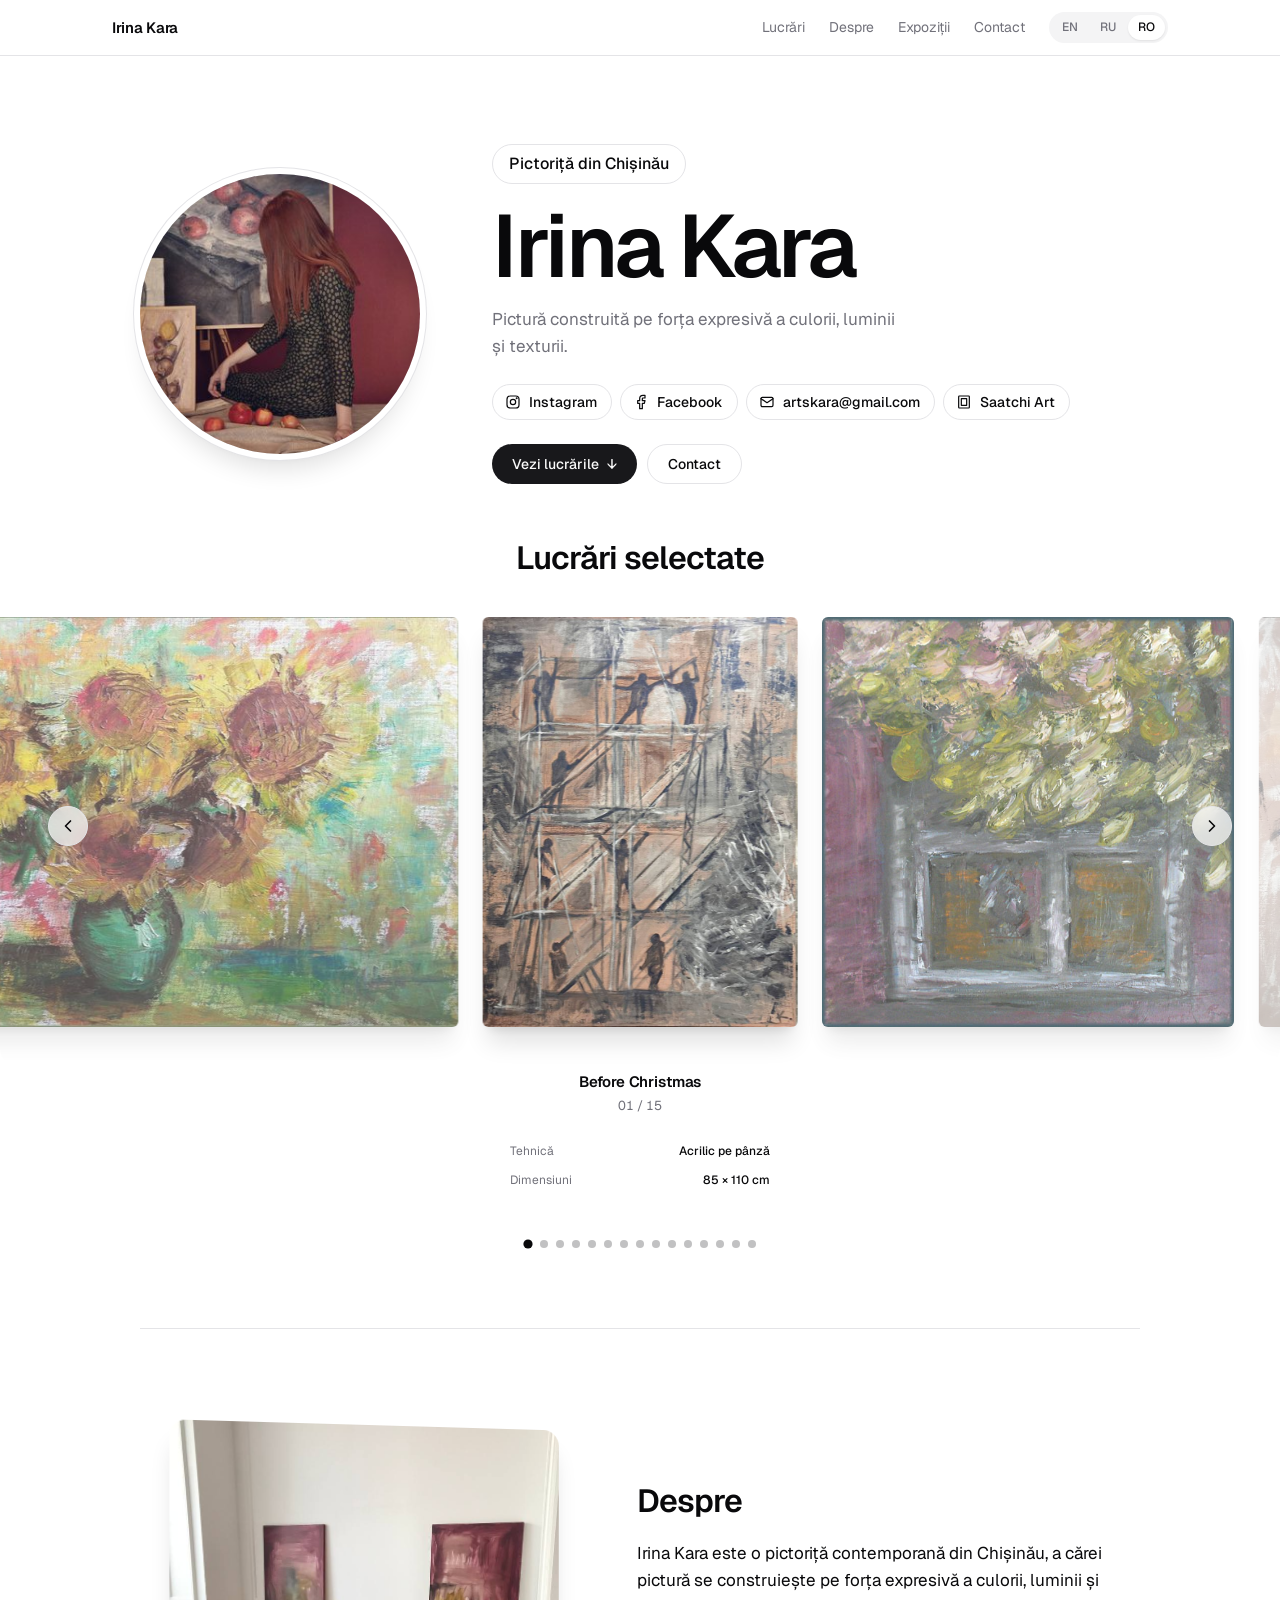
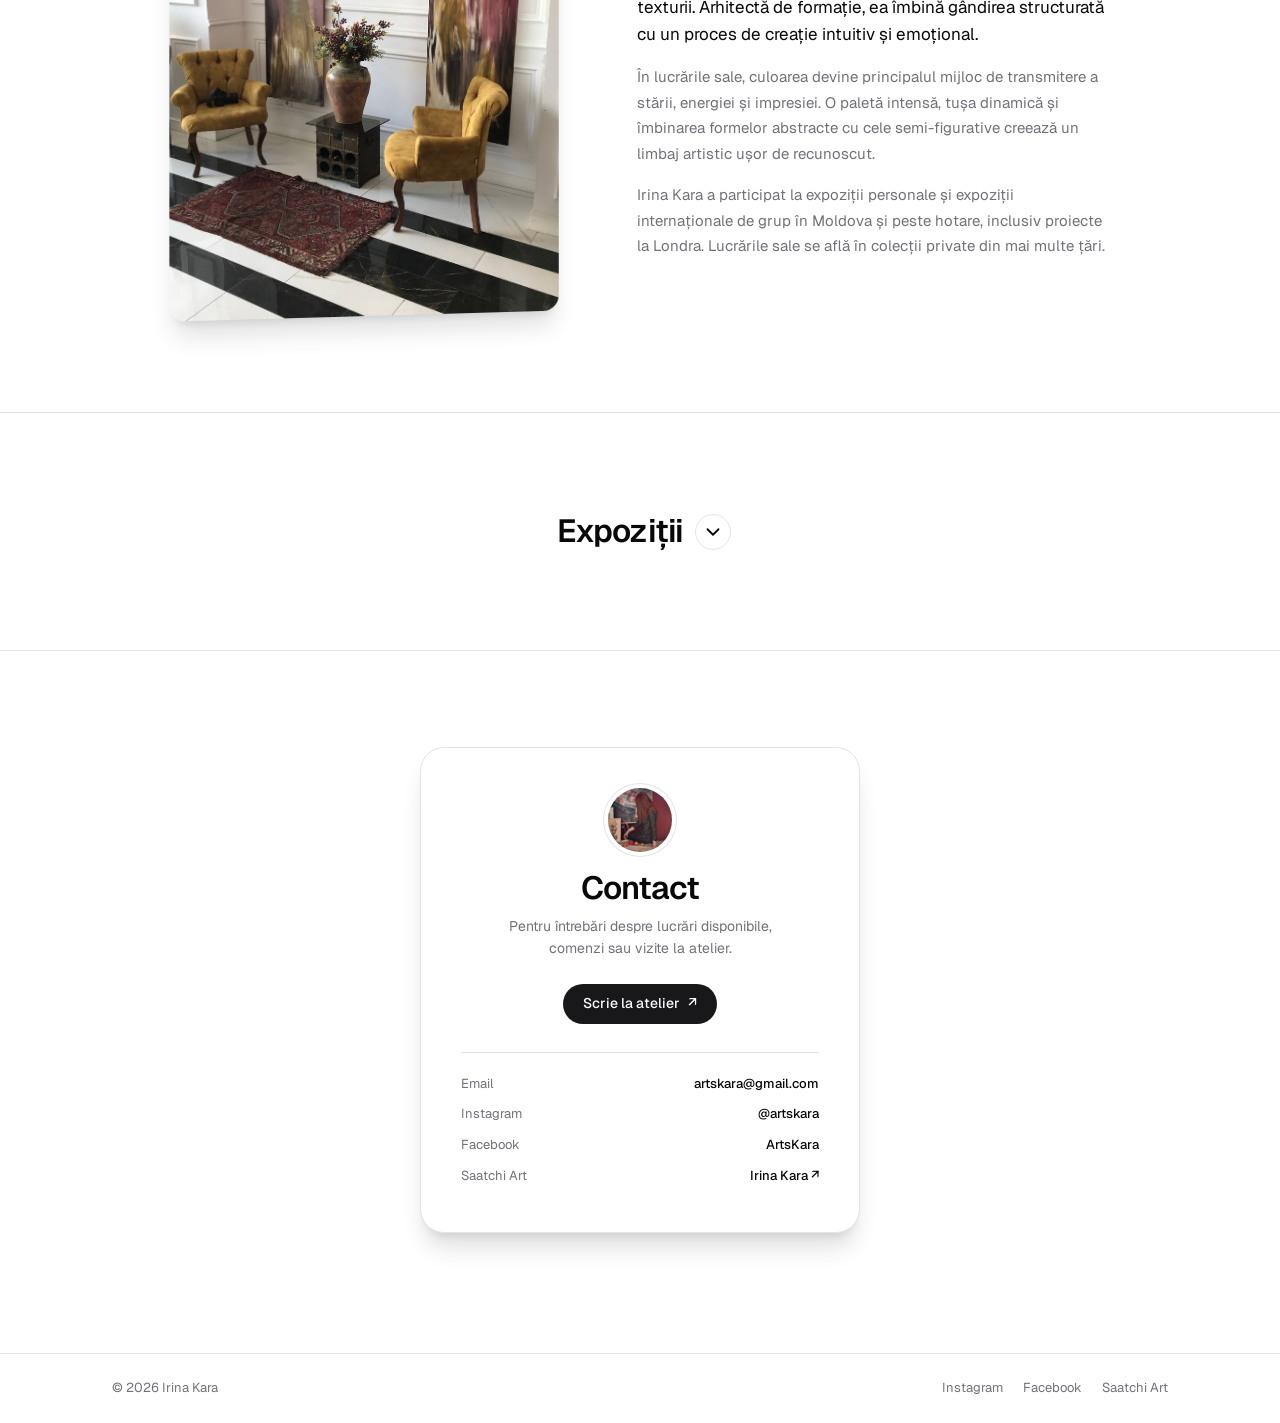
==== ro/index.html @ 12178d8e "SEO: per-language pages, preview image, structured data, sitemap - build.py generates pre-translated" ====
<!DOCTYPE html>
<!-- Generated by build.py from index.html. Do not edit by hand. -->
<html lang="ro" data-page-lang="ro">
<head>
<meta charset="UTF-8">
<meta name="viewport" content="width=device-width, initial-scale=1.0">
<title>Irina Kara — pictoriță din Chișinău, pictură contemporană</title>
<!-- seo:start (generated by build.py) -->
<meta name="description" content="Irina Kara este o pictoriță contemporană din Chișinău. Pictură în ulei și acrilic construită pe culoare, lumină și textură, expusă în Moldova și la Londra.">
<link rel="canonical" href="https://www.artskara.com/ro/">
<link rel="alternate" hreflang="en" href="https://www.artskara.com/">
<link rel="alternate" hreflang="ru" href="https://www.artskara.com/ru/">
<link rel="alternate" hreflang="ro" href="https://www.artskara.com/ro/">
<link rel="alternate" hreflang="x-default" href="https://www.artskara.com/">
<meta property="og:type" content="website">
<meta property="og:site_name" content="Irina Kara">
<meta property="og:title" content="Irina Kara — pictoriță din Chișinău, pictură contemporană">
<meta property="og:description" content="Irina Kara este o pictoriță contemporană din Chișinău. Pictură în ulei și acrilic construită pe culoare, lumină și textură, expusă în Moldova și la Londra.">
<meta property="og:url" content="https://www.artskara.com/ro/">
<meta property="og:image" content="https://www.artskara.com/og-image.jpg">
<meta property="og:image:width" content="1200">
<meta property="og:image:height" content="630">
<meta property="og:locale" content="ro_RO">
<meta property="og:locale:alternate" content="en_US">
<meta property="og:locale:alternate" content="ru_RU">
<meta name="twitter:card" content="summary_large_image">
<script type="application/ld+json">
{
  "@context": "https://schema.org",
  "@graph": [
    {
      "@type": "Person",
      "@id": "https://www.artskara.com/#irina",
      "name": "Irina Kara",
      "alternateName": [
        "Ирина Кара"
      ],
      "jobTitle": "Painter",
      "description": "Irina Kara is a contemporary painter from Chișinău, Moldova. Oil and acrylic paintings built on colour, light and texture, shown in Moldova and London.",
      "image": "https://www.artskara.com/images/artist-avatar.jpg",
      "url": "https://www.artskara.com/",
      "email": "mailto:artskara@gmail.com",
      "address": {
        "@type": "PostalAddress",
        "addressLocality": "Chișinău",
        "addressCountry": "MD"
      },
      "sameAs": [
        "https://www.instagram.com/artskara/",
        "https://www.facebook.com/ArtsKara",
        "https://www.saatchiart.com/account/profile/97227"
      ]
    },
    {
      "@type": "WebSite",
      "@id": "https://www.artskara.com/#website",
      "url": "https://www.artskara.com/",
      "name": "Irina Kara",
      "inLanguage": [
        "en",
        "ru",
        "ro"
      ],
      "about": {
        "@id": "https://www.artskara.com/#irina"
      }
    },
    {
      "@type": "VisualArtwork",
      "name": "Before Christmas",
      "image": "https://www.artskara.com/images/before-christmas.jpg",
      "artform": "Painting",
      "artMedium": "Acrylic on canvas",
      "width": {
        "@type": "Distance",
        "name": "85 cm"
      },
      "height": {
        "@type": "Distance",
        "name": "110 cm"
      },
      "creator": {
        "@id": "https://www.artskara.com/#irina"
      }
    },
    {
      "@type": "VisualArtwork",
      "name": "Grandma's Pear",
      "image": "https://www.artskara.com/images/grandmas-pear.jpg",
      "artform": "Painting",
      "artMedium": "Oil on canvas",
      "width": {
        "@type": "Distance",
        "name": "85 cm"
      },
      "height": {
        "@type": "Distance",
        "name": "85 cm"
      },
      "creator": {
        "@id": "https://www.artskara.com/#irina"
      }
    },
    {
      "@type": "VisualArtwork",
      "name": "After the Touch",
      "image": "https://www.artskara.com/images/hero-after-the-touch.jpg",
      "artform": "Painting",
      "artMedium": "Acrylic on canvas",
      "width": {
        "@type": "Distance",
        "name": "60 cm"
      },
      "height": {
        "@type": "Distance",
        "name": "85 cm"
      },
      "creator": {
        "@id": "https://www.artskara.com/#irina"
      }
    },
    {
      "@type": "VisualArtwork",
      "name": "Letter – Thoughts Before Sunrise",
      "image": "https://www.artskara.com/images/letter-thoughts-before-sunrise.jpg",
      "artform": "Painting",
      "artMedium": "Acrylic on canvas",
      "width": {
        "@type": "Distance",
        "name": "85 cm"
      },
      "height": {
        "@type": "Distance",
        "name": "110 cm"
      },
      "creator": {
        "@id": "https://www.artskara.com/#irina"
      }
    },
    {
      "@type": "VisualArtwork",
      "name": "Wild Bloom",
      "image": "https://www.artskara.com/images/wild-bloom.jpg",
      "artform": "Painting",
      "artMedium": "Oil on canvas",
      "width": {
        "@type": "Distance",
        "name": "60 cm"
      },
      "height": {
        "@type": "Distance",
        "name": "80 cm"
      },
      "creator": {
        "@id": "https://www.artskara.com/#irina"
      }
    },
    {
      "@type": "VisualArtwork",
      "name": "The Little White Lamb",
      "image": "https://www.artskara.com/images/the-little-white-lamb.jpg",
      "artform": "Painting",
      "artMedium": "Oil on canvas",
      "width": {
        "@type": "Distance",
        "name": "85 cm"
      },
      "height": {
        "@type": "Distance",
        "name": "110 cm"
      },
      "creator": {
        "@id": "https://www.artskara.com/#irina"
      }
    },
    {
      "@type": "VisualArtwork",
      "name": "The Apples and Pears",
      "image": "https://www.artskara.com/images/apples-and-pears.jpg",
      "artform": "Painting",
      "artMedium": "Oil on canvas",
      "width": {
        "@type": "Distance",
        "name": "85 cm"
      },
      "height": {
        "@type": "Distance",
        "name": "30 cm"
      },
      "creator": {
        "@id": "https://www.artskara.com/#irina"
      }
    },
    {
      "@type": "VisualArtwork",
      "name": "Roses",
      "image": "https://www.artskara.com/images/roses.jpg",
      "artform": "Painting",
      "artMedium": "Oil on canvas",
      "width": {
        "@type": "Distance",
        "name": "60 cm"
      },
      "height": {
        "@type": "Distance",
        "name": "60 cm"
      },
      "creator": {
        "@id": "https://www.artskara.com/#irina"
      }
    },
    {
      "@type": "VisualArtwork",
      "name": "The Road at Home, Old Orhey",
      "image": "https://www.artskara.com/images/road-at-home-old-orhey.jpg",
      "artform": "Painting",
      "artMedium": "Oil on canvas",
      "width": {
        "@type": "Distance",
        "name": "85 cm"
      },
      "height": {
        "@type": "Distance",
        "name": "85 cm"
      },
      "creator": {
        "@id": "https://www.artskara.com/#irina"
      }
    },
    {
      "@type": "VisualArtwork",
      "name": "Crimson Pulse",
      "image": "https://www.artskara.com/images/crimson-pulse.jpg",
      "artform": "Painting",
      "artMedium": "Oil on canvas",
      "width": {
        "@type": "Distance",
        "name": "60 cm"
      },
      "height": {
        "@type": "Distance",
        "name": "110 cm"
      },
      "creator": {
        "@id": "https://www.artskara.com/#irina"
      }
    },
    {
      "@type": "VisualArtwork",
      "name": "Horizon in Motion",
      "image": "https://www.artskara.com/images/horizon-in-motion.jpg",
      "artform": "Painting",
      "artMedium": "Oil on canvas, diptych",
      "width": {
        "@type": "Distance",
        "name": "60 cm"
      },
      "height": {
        "@type": "Distance",
        "name": "80 cm"
      },
      "creator": {
        "@id": "https://www.artskara.com/#irina"
      }
    },
    {
      "@type": "VisualArtwork",
      "name": "Pink Roses and Tea",
      "image": "https://www.artskara.com/images/pink-roses-and-tea.jpg",
      "artform": "Painting",
      "artMedium": "Oil on canvas",
      "width": {
        "@type": "Distance",
        "name": "40 cm"
      },
      "height": {
        "@type": "Distance",
        "name": "70 cm"
      },
      "creator": {
        "@id": "https://www.artskara.com/#irina"
      }
    },
    {
      "@type": "VisualArtwork",
      "name": "Still Life with Pomegranate and Orange",
      "image": "https://www.artskara.com/images/pomegranate-and-orange.jpg",
      "artform": "Painting",
      "artMedium": "Oil on canvas",
      "width": {
        "@type": "Distance",
        "name": "50 cm"
      },
      "height": {
        "@type": "Distance",
        "name": "30 cm"
      },
      "creator": {
        "@id": "https://www.artskara.com/#irina"
      }
    },
    {
      "@type": "VisualArtwork",
      "name": "Between Silence and Depth",
      "image": "https://www.artskara.com/images/between-silence-and-depth.jpg",
      "artform": "Painting",
      "artMedium": "Oil on canvas",
      "width": {
        "@type": "Distance",
        "name": "30 cm"
      },
      "height": {
        "@type": "Distance",
        "name": "40 cm"
      },
      "creator": {
        "@id": "https://www.artskara.com/#irina"
      }
    },
    {
      "@type": "VisualArtwork",
      "name": "Sunflowers",
      "image": "https://www.artskara.com/images/sunflowers.jpg",
      "artform": "Painting",
      "artMedium": "Oil on canvas",
      "width": {
        "@type": "Distance",
        "name": "50 cm"
      },
      "height": {
        "@type": "Distance",
        "name": "30 cm"
      },
      "creator": {
        "@id": "https://www.artskara.com/#irina"
      }
    }
  ]
}
</script>
<!-- seo:end -->
<link rel="icon" href="/favicon.ico" sizes="any">
<link rel="icon" type="image/png" sizes="32x32" href="/favicon-32.png">
<link rel="apple-touch-icon" href="/apple-touch-icon.png">
<link rel="manifest" href="/site.webmanifest">
<link rel="preconnect" href="https://fonts.googleapis.com">
<link rel="preconnect" href="https://fonts.gstatic.com" crossorigin>
<link href="https://fonts.googleapis.com/css2?family=Geist:wght@400;500;600&display=swap" rel="stylesheet">
<link rel="stylesheet" href="../style-d.css?v=11">
</head>
<body>

<header class="nav">
  <div class="nav__inner">
    <a class="nav__mark" href="#top">Irina Kara</a>
    <nav class="nav__links">
      <a href="#work" data-i18n="nav.work">Lucrări</a>
      <a href="#about" data-i18n="nav.about">Despre</a>
      <a href="#exhibitions" data-i18n="nav.exhibitions">Expoziții</a>
      <a href="#contact" data-i18n="nav.contact">Contact</a>
      <span class="lang-switch" role="group" aria-label="Language">
        <button type="button" data-lang-btn="en">EN</button>
        <button type="button" data-lang-btn="ru">RU</button>
        <button type="button" data-lang-btn="ro">RO</button>
      </span>
    </nav>
    <button class="nav__toggle" aria-label="Open menu" aria-expanded="false">
      <span></span><span></span>
    </button>
  </div>
</header>

<div class="mobile-menu" id="mobileMenu">
  <a href="#work" data-i18n="nav.work">Lucrări</a>
  <a href="#about" data-i18n="nav.about">Despre</a>
  <a href="#exhibitions" data-i18n="nav.exhibitions">Expoziții</a>
  <a href="#contact" data-i18n="nav.contact">Contact</a>
  <span class="lang-switch" role="group" aria-label="Language">
    <button type="button" data-lang-btn="en">EN</button>
    <button type="button" data-lang-btn="ru">RU</button>
    <button type="button" data-lang-btn="ro">RO</button>
  </span>
</div>

<main id="top">

  <section class="hero">
    <div class="hero__inner reveal">
      <img class="hero__avatar" src="../images/artist-avatar.jpg" alt="Irina Kara">
      <div class="hero__text">
        <span class="eyebrow" data-i18n="hero.eyebrow">Pictoriță din Chișinău</span>
        <h1 class="hero__title">Irina Kara</h1>
        <p class="hero__sub" data-i18n="hero.sub">Pictură construită pe forța expresivă a culorii, luminii și texturii.</p>
        <ul class="hero__contacts">
          <li>
            <a href="https://www.instagram.com/artskara/" target="_blank" rel="noopener noreferrer">
              <svg viewBox="0 0 24 24" aria-hidden="true"><rect x="3" y="3" width="18" height="18" rx="5"/><circle cx="12" cy="12" r="4"/><circle cx="17.5" cy="6.5" r="0.6" fill="currentColor"/></svg>
              <span>Instagram</span>
            </a>
          </li>
          <li>
            <a href="https://www.facebook.com/ArtsKara" target="_blank" rel="noopener noreferrer">
              <svg viewBox="0 0 24 24" aria-hidden="true"><path d="M18 2h-3a5 5 0 0 0-5 5v3H7v4h3v8h4v-8h3l1-4h-4V7a1 1 0 0 1 1-1h3z"/></svg>
              <span>Facebook</span>
            </a>
          </li>
          <li>
            <a href="mailto:artskara@gmail.com">
              <svg viewBox="0 0 24 24" aria-hidden="true"><rect x="3" y="5" width="18" height="14" rx="2"/><path d="m3 7 9 6 9-6"/></svg>
              <span>artskara@gmail.com</span>
            </a>
          </li>
          <li>
            <a href="https://www.saatchiart.com/account/profile/97227" target="_blank" rel="noopener noreferrer">
              <svg viewBox="0 0 24 24" aria-hidden="true"><rect x="4" y="3" width="16" height="18" rx="1"/><rect x="8" y="7" width="8" height="10"/></svg>
              <span>Saatchi Art</span>
            </a>
          </li>
        </ul>
        <div class="hero__actions">
          <a class="btn btn--primary" href="#work"><span data-i18n="hero.cta">Vezi lucrările</span><span aria-hidden="true">↓</span></a>
          <a class="btn btn--outline" href="#contact" data-i18n="nav.contact">Contact</a>
        </div>
      </div>
    </div>
  </section>

  <section id="work" class="work">
    <div class="section-head reveal">
      <h2 class="section-title" data-i18n="work.title">Lucrări selectate</h2>
    </div>

    <div class="cf reveal" data-coverflow data-autoplay="0" data-rotate="0" data-depth="0" data-fade="0.3" data-max-aspect="3" role="region" aria-roledescription="carousel" aria-label="Selected work">
      <div class="cf__stage">
        <div class="cf__frame" tabindex="0">
          <div class="cf__track">
            <div class="cf__card" role="group" aria-roledescription="slide" aria-label="1 of 15">
              <img class="zoomable" src="../images/before-christmas.jpg" alt="Before Christmas, acrylic on canvas, 85 × 110 cm" width="770" height="1003" draggable="false" loading="eager" role="button" tabindex="-1" aria-label="View full size: Before Christmas">
            </div>
            <div class="cf__card" role="group" aria-roledescription="slide" aria-label="2 of 15">
              <img class="zoomable" src="../images/grandmas-pear.jpg" alt="Grandma's Pear, oil on canvas, 85 × 85 cm" width="569" height="566" draggable="false" loading="eager" role="button" tabindex="-1" aria-label="View full size: Grandma's Pear">
            </div>
            <div class="cf__card" role="group" aria-roledescription="slide" aria-label="3 of 15">
              <img class="zoomable" src="../images/hero-after-the-touch.jpg" alt="After the Touch, acrylic on canvas, 60 × 85 cm" width="770" height="1097" draggable="false" loading="eager" role="button" tabindex="-1" aria-label="View full size: After the Touch">
            </div>
            <div class="cf__card" role="group" aria-roledescription="slide" aria-label="4 of 15">
              <img class="zoomable" src="../images/letter-thoughts-before-sunrise.jpg" alt="Letter – Thoughts Before Sunrise, acrylic on canvas, 85 × 110 cm" width="770" height="999" draggable="false" loading="lazy" role="button" tabindex="-1" aria-label="View full size: Letter – Thoughts Before Sunrise">
            </div>
            <div class="cf__card" role="group" aria-roledescription="slide" aria-label="5 of 15">
              <img class="zoomable" src="../images/wild-bloom.jpg" alt="Wild Bloom, oil on canvas, 60 × 80 cm" width="770" height="1012" draggable="false" loading="lazy" role="button" tabindex="-1" aria-label="View full size: Wild Bloom">
            </div>
            <div class="cf__card" role="group" aria-roledescription="slide" aria-label="6 of 15">
              <img class="zoomable" src="../images/the-little-white-lamb.jpg" alt="The Little White Lamb, oil on canvas, 85 × 110 cm" width="770" height="995" draggable="false" loading="lazy" role="button" tabindex="-1" aria-label="View full size: The Little White Lamb">
            </div>
            <div class="cf__card" role="group" aria-roledescription="slide" aria-label="7 of 15">
              <img class="zoomable" src="../images/apples-and-pears.jpg" alt="The Apples and Pears, oil on canvas, 85 × 30 cm" width="770" height="320" draggable="false" loading="lazy" role="button" tabindex="-1" aria-label="View full size: The Apples and Pears">
            </div>
            <div class="cf__card" role="group" aria-roledescription="slide" aria-label="8 of 15">
              <img class="zoomable" src="../images/roses.jpg" alt="Roses, oil on canvas, 60 × 60 cm" width="770" height="769" draggable="false" loading="lazy" role="button" tabindex="-1" aria-label="View full size: Roses">
            </div>
            <div class="cf__card" role="group" aria-roledescription="slide" aria-label="9 of 15">
              <img class="zoomable" src="../images/road-at-home-old-orhey.jpg" alt="The Road at Home, Old Orhey, oil on canvas, 85 × 85 cm" width="770" height="773" draggable="false" loading="lazy" role="button" tabindex="-1" aria-label="View full size: The Road at Home, Old Orhey">
            </div>
            <div class="cf__card" role="group" aria-roledescription="slide" aria-label="10 of 15">
              <img class="zoomable" src="../images/crimson-pulse.jpg" alt="Crimson Pulse, oil on canvas, 60 × 110 cm" width="770" height="1468" draggable="false" loading="lazy" role="button" tabindex="-1" aria-label="View full size: Crimson Pulse">
            </div>
            <div class="cf__card" role="group" aria-roledescription="slide" aria-label="11 of 15">
              <img class="zoomable" src="../images/horizon-in-motion.jpg" alt="Horizon in Motion, oil on canvas, diptych, 60 × 80 cm" width="770" height="914" draggable="false" loading="lazy" role="button" tabindex="-1" aria-label="View full size: Horizon in Motion">
            </div>
            <div class="cf__card" role="group" aria-roledescription="slide" aria-label="12 of 15">
              <img class="zoomable" src="../images/pink-roses-and-tea.jpg" alt="Pink Roses and Tea, oil on canvas, 40 × 70 cm" width="770" height="1519" draggable="false" loading="lazy" role="button" tabindex="-1" aria-label="View full size: Pink Roses and Tea">
            </div>
            <div class="cf__card" role="group" aria-roledescription="slide" aria-label="13 of 15">
              <img class="zoomable" src="../images/pomegranate-and-orange.jpg" alt="Still Life with Pomegranate and Orange, oil on canvas, 50 × 30 cm" width="770" height="499" draggable="false" loading="lazy" role="button" tabindex="-1" aria-label="View full size: Still Life with Pomegranate and Orange">
            </div>
            <div class="cf__card" role="group" aria-roledescription="slide" aria-label="14 of 15">
              <img class="zoomable" src="../images/between-silence-and-depth.jpg" alt="Between Silence and Depth, oil on canvas, 30 × 40 cm" width="770" height="1019" draggable="false" loading="lazy" role="button" tabindex="-1" aria-label="View full size: Between Silence and Depth">
            </div>
            <div class="cf__card" role="group" aria-roledescription="slide" aria-label="15 of 15">
              <img class="zoomable" src="../images/sunflowers.jpg" alt="Sunflowers, oil on canvas, 50 × 30 cm" width="770" height="507" draggable="false" loading="lazy" role="button" tabindex="-1" aria-label="View full size: Sunflowers">
            </div>
          </div>
        </div>

        <button class="cf__nav cf__nav--prev" type="button" aria-label="Previous slide">
          <svg viewBox="0 0 24 24" aria-hidden="true"><path d="m15 18-6-6 6-6"/></svg>
        </button>
        <button class="cf__nav cf__nav--next" type="button" aria-label="Next slide">
          <svg viewBox="0 0 24 24" aria-hidden="true"><path d="m9 18 6-6-6-6"/></svg>
        </button>
      </div>

      <div class="cf__captions" aria-live="polite">
        <div class="cf__caption">
          <p class="cf__title">Before Christmas</p>
          <p class="cf__subtitle">01 / 15</p>
          <dl class="cf__meta">
            <div><dt data-i18n="meta.medium">Tehnică</dt><dd data-i18n="medium.acrylic">Acrilic pe pânză</dd></div>
            <div><dt data-i18n="meta.size">Dimensiuni</dt><dd>85 × 110 cm</dd></div>
          </dl>
        </div>
        <div class="cf__caption">
          <p class="cf__title">Grandma's Pear</p>
          <p class="cf__subtitle">02 / 15</p>
          <dl class="cf__meta">
            <div><dt data-i18n="meta.medium">Tehnică</dt><dd data-i18n="medium.oil">Ulei pe pânză</dd></div>
            <div><dt data-i18n="meta.size">Dimensiuni</dt><dd>85 × 85 cm</dd></div>
          </dl>
        </div>
        <div class="cf__caption">
          <p class="cf__title">After the Touch</p>
          <p class="cf__subtitle">03 / 15</p>
          <dl class="cf__meta">
            <div><dt data-i18n="meta.medium">Tehnică</dt><dd data-i18n="medium.acrylic">Acrilic pe pânză</dd></div>
            <div><dt data-i18n="meta.size">Dimensiuni</dt><dd>60 × 85 cm</dd></div>
          </dl>
        </div>
        <div class="cf__caption">
          <p class="cf__title">Letter – Thoughts Before Sunrise</p>
          <p class="cf__subtitle">04 / 15</p>
          <dl class="cf__meta">
            <div><dt data-i18n="meta.medium">Tehnică</dt><dd data-i18n="medium.acrylic">Acrilic pe pânză</dd></div>
            <div><dt data-i18n="meta.size">Dimensiuni</dt><dd>85 × 110 cm</dd></div>
          </dl>
        </div>
        <div class="cf__caption">
          <p class="cf__title">Wild Bloom</p>
          <p class="cf__subtitle">05 / 15</p>
          <dl class="cf__meta">
            <div><dt data-i18n="meta.medium">Tehnică</dt><dd data-i18n="medium.oil">Ulei pe pânză</dd></div>
            <div><dt data-i18n="meta.size">Dimensiuni</dt><dd>60 × 80 cm</dd></div>
          </dl>
        </div>
        <div class="cf__caption">
          <p class="cf__title">The Little White Lamb</p>
          <p class="cf__subtitle">06 / 15</p>
          <dl class="cf__meta">
            <div><dt data-i18n="meta.medium">Tehnică</dt><dd data-i18n="medium.oil">Ulei pe pânză</dd></div>
            <div><dt data-i18n="meta.size">Dimensiuni</dt><dd>85 × 110 cm</dd></div>
          </dl>
        </div>
        <div class="cf__caption">
          <p class="cf__title">The Apples and Pears</p>
          <p class="cf__subtitle">07 / 15</p>
          <dl class="cf__meta">
            <div><dt data-i18n="meta.medium">Tehnică</dt><dd data-i18n="medium.oil">Ulei pe pânză</dd></div>
            <div><dt data-i18n="meta.size">Dimensiuni</dt><dd>85 × 30 cm</dd></div>
          </dl>
        </div>
        <div class="cf__caption">
          <p class="cf__title">Roses</p>
          <p class="cf__subtitle">08 / 15</p>
          <dl class="cf__meta">
            <div><dt data-i18n="meta.medium">Tehnică</dt><dd data-i18n="medium.oil">Ulei pe pânză</dd></div>
            <div><dt data-i18n="meta.size">Dimensiuni</dt><dd>60 × 60 cm</dd></div>
          </dl>
        </div>
        <div class="cf__caption">
          <p class="cf__title">The Road at Home, Old Orhey</p>
          <p class="cf__subtitle">09 / 15</p>
          <dl class="cf__meta">
            <div><dt data-i18n="meta.medium">Tehnică</dt><dd data-i18n="medium.oil">Ulei pe pânză</dd></div>
            <div><dt data-i18n="meta.size">Dimensiuni</dt><dd>85 × 85 cm</dd></div>
          </dl>
        </div>
        <div class="cf__caption">
          <p class="cf__title">Crimson Pulse</p>
          <p class="cf__subtitle">10 / 15</p>
          <dl class="cf__meta">
            <div><dt data-i18n="meta.medium">Tehnică</dt><dd data-i18n="medium.oil">Ulei pe pânză</dd></div>
            <div><dt data-i18n="meta.size">Dimensiuni</dt><dd>60 × 110 cm</dd></div>
          </dl>
        </div>
        <div class="cf__caption">
          <p class="cf__title">Horizon in Motion</p>
          <p class="cf__subtitle">11 / 15</p>
          <dl class="cf__meta">
            <div><dt data-i18n="meta.medium">Tehnică</dt><dd data-i18n="medium.oilDiptych">Ulei pe pânză, diptic</dd></div>
            <div><dt data-i18n="meta.size">Dimensiuni</dt><dd>60 × 80 cm</dd></div>
          </dl>
        </div>
        <div class="cf__caption">
          <p class="cf__title">Pink Roses and Tea</p>
          <p class="cf__subtitle">12 / 15</p>
          <dl class="cf__meta">
            <div><dt data-i18n="meta.medium">Tehnică</dt><dd data-i18n="medium.oil">Ulei pe pânză</dd></div>
            <div><dt data-i18n="meta.size">Dimensiuni</dt><dd>40 × 70 cm</dd></div>
          </dl>
        </div>
        <div class="cf__caption">
          <p class="cf__title">Still Life with Pomegranate and Orange</p>
          <p class="cf__subtitle">13 / 15</p>
          <dl class="cf__meta">
            <div><dt data-i18n="meta.medium">Tehnică</dt><dd data-i18n="medium.oil">Ulei pe pânză</dd></div>
            <div><dt data-i18n="meta.size">Dimensiuni</dt><dd>50 × 30 cm</dd></div>
          </dl>
        </div>
        <div class="cf__caption">
          <p class="cf__title">Between Silence and Depth</p>
          <p class="cf__subtitle">14 / 15</p>
          <dl class="cf__meta">
            <div><dt data-i18n="meta.medium">Tehnică</dt><dd data-i18n="medium.oil">Ulei pe pânză</dd></div>
            <div><dt data-i18n="meta.size">Dimensiuni</dt><dd>30 × 40 cm</dd></div>
          </dl>
        </div>
        <div class="cf__caption">
          <p class="cf__title">Sunflowers</p>
          <p class="cf__subtitle">15 / 15</p>
          <dl class="cf__meta">
            <div><dt data-i18n="meta.medium">Tehnică</dt><dd data-i18n="medium.oil">Ulei pe pânză</dd></div>
            <div><dt data-i18n="meta.size">Dimensiuni</dt><dd>50 × 30 cm</dd></div>
          </dl>
        </div>
      </div>

      <div class="cf__dots"></div>
    </div>
  </section>

  <section id="about" class="about">
    <div class="about__portrait reveal">
      <img src="../images/studio-portrait.jpg" alt="Irina Kara in her studio" loading="lazy">
    </div>
    <div class="about__text reveal">
      <h2 class="section-title" data-i18n="about.title">Despre</h2>
      <p data-i18n="about.p1">Irina Kara este o pictoriță contemporană din Chișinău, a cărei pictură se construiește pe forța expresivă a culorii, luminii și texturii. Arhitectă de formație, ea îmbină gândirea structurată cu un proces de creație intuitiv și emoțional.</p>
      <p data-i18n="about.p2">În lucrările sale, culoarea devine principalul mijloc de transmitere a stării, energiei și impresiei. O paletă intensă, tușa dinamică și îmbinarea formelor abstracte cu cele semi-figurative creează un limbaj artistic ușor de recunoscut.</p>
      <p data-i18n="about.p3">Irina Kara a participat la expoziții personale și expoziții internaționale de grup în Moldova și peste hotare, inclusiv proiecte la Londra. Lucrările sale se află în colecții private din mai multe țări.</p>
    </div>
  </section>

  <section id="exhibitions" class="exhibitions">
    <div class="section-head reveal">
      <h2 class="section-title">
        <button class="fold-toggle" type="button" aria-expanded="false" aria-controls="exhibitionsBody">
          <span data-i18n="exhibitions.title">Expoziții</span>
          <svg viewBox="0 0 24 24" aria-hidden="true"><path d="m6 9 6 6 6-6"/></svg>
        </button>
      </h2>
    </div>
    <div class="fold" id="exhibitionsBody">
      <div class="fold__inner">
      <p class="section-hint exhibitions__union" data-i18n="exhibitions.union">Din 2010 participă la expozițiile și concursurile organizate de Uniunea Artiștilor Plastici din Moldova.</p>
    <div class="exhibitions__card reveal" id="exhibitionsList">
      <div class="exhibitions__group">
        <h3>2026</h3>
        <ul>
          <li><span class="ex__title"><span data-i18n="ex.e01">Salonul Municipal, festivalul “Te Salut, Chișinău!”, ediția a VI-a — lucrarea “Silhouettes from the Past”</span></span><span class="ex__place" data-i18n="place.chisinau">Chișinău</span></li>
          <li><span class="ex__title"><span data-i18n="ex.e02">Expoziția-concurs “Saloanele Moldovei”, ediția a XXXVI-a — lucrarea “Wild Bloom”</span></span><span class="ex__place" data-i18n="place.moldova">Moldova</span></li>
          <li><span class="ex__title"><span data-i18n="ex.e03">Expoziția de Artă Contemporană “National Culture Day”, ediția a VII-a, 15 ianuarie – 8 februarie 2026 — lucrarea “Before Christmas”</span></span><span class="ex__place" data-i18n="place.moldova">Moldova</span></li>
        </ul>
      </div>
      <div class="exhibitions__group">
        <h3>2025</h3>
        <ul>
          <li><span class="ex__title"><span data-i18n="ex.e04">Salonul Municipal “Te Salut, Chișinău!”, expoziție-concurs</span></span><span class="ex__place" data-i18n="place.chisinau">Chișinău</span></li>
          <li><span class="ex__title"><span data-i18n="ex.e05">“Strength in Unity”, proiect internațional de artă — lucrarea “Birds” (2024)</span></span><span class="ex__place" data-i18n="place.london">Londra, Marea Britanie</span></li>
          <li><span class="ex__title">British &amp; Ukrainian Art Exhibition</span><span class="ex__place" data-i18n="place.london">Londra, Marea Britanie</span></li>
          <li><span class="ex__title"><span data-i18n="ex.e06">Ukrainian Art House / BobCat Gallery, proiect de grup</span></span><span class="ex__place" data-i18n="place.london">Londra, Marea Britanie</span></li>
        </ul>
      </div>
      <div class="exhibitions__group exhibitions__group--more">
        <h3>2024</h3>
        <ul>
          <li><span class="ex__title"><span data-i18n="ex.e07">Expoziția de grup “…In Search of Painting…”</span></span><span class="ex__place" data-i18n="place.chisinau">Chișinău</span></li>
          <li><span class="ex__title"><span data-i18n="ex.e08">Kensington + Chelsea Art Week, expoziție de grup</span></span><span class="ex__place" data-i18n="place.london">Londra, Marea Britanie</span></li>
          <li><span class="ex__title"><span data-i18n="ex.e09">Expoziția de grup “What Lies Beneath”</span></span><span class="ex__place" data-i18n="place.london">Londra, Marea Britanie</span></li>
          <li><span class="ex__title"><span data-i18n="ex.e10">“Saloanele Moldovei” XXXIV, expoziție internațională — lucrarea “Letter No. 7”</span></span><span class="ex__place" data-i18n="place.mdro">Moldova / România</span></li>
          <li><span class="ex__title"><span data-i18n="ex.e11">Curatoare a expoziției studențești, Biblioteca Științifică “Andrei Lupan”</span></span><span class="ex__place" data-i18n="place.chisinau">Chișinău</span></li>
        </ul>
      </div>
      <div class="exhibitions__group exhibitions__group--more">
        <h3>2023</h3>
        <ul>
          <li><span class="ex__title"><span data-i18n="ex.e08">Kensington + Chelsea Art Week, expoziție de grup</span></span><span class="ex__place" data-i18n="place.london">Londra, Marea Britanie</span></li>
        </ul>
      </div>
      <div class="exhibitions__group exhibitions__group--more">
        <h3>2022</h3>
        <ul>
          <li><span class="ex__title"><span data-i18n="ex.e08">Kensington + Chelsea Art Week, expoziție de grup</span></span><span class="ex__place" data-i18n="place.london">Londra, Marea Britanie</span></li>
        </ul>
      </div>
      <div class="exhibitions__group exhibitions__group--more">
        <h3>2021</h3>
        <ul>
          <li><span class="ex__title"><span data-i18n="ex.e12">Old Brompton Gallery, MA Gallery, expoziție de grup</span></span><span class="ex__place" data-i18n="place.london">Londra, Marea Britanie</span></li>
          <li><span class="ex__title"><span data-i18n="ex.e13">“Talking Philosophy”, Kensington &amp; Chelsea Art Week, iulie 2021</span></span><span class="ex__place" data-i18n="place.london">Londra, Marea Britanie</span></li>
        </ul>
      </div>
      <div class="exhibitions__group exhibitions__group--more">
        <h3>2020</h3>
        <ul>
          <li><span class="ex__title">“When the Souls Became Birds”, MA Gallery <span class="tag" data-i18n="exhibitions.solo">Personală</span></span><span class="ex__place" data-i18n="place.london">Londra, Marea Britanie</span></li>
        </ul>
      </div>
      <div class="exhibitions__group exhibitions__group--more">
        <h3>2019</h3>
        <ul>
          <li><span class="ex__title">Old Brompton Gallery, MA Gallery</span><span class="ex__place" data-i18n="place.london">Londra, Marea Britanie</span></li>
        </ul>
      </div>
      <div class="exhibitions__group exhibitions__group--more">
        <h3>2018</h3>
        <ul>
          <li><span class="ex__title">Old Brompton Gallery, MA Gallery</span><span class="ex__place" data-i18n="place.london">Londra, Marea Britanie</span></li>
          <li><span class="ex__title">“Back to Infinity”, Old Brompton Gallery, MA Gallery</span><span class="ex__place" data-i18n="place.london">Londra, Marea Britanie</span></li>
        </ul>
      </div>
      <div class="exhibitions__group exhibitions__group--more">
        <h3>2017</h3>
        <ul>
          <li><span class="ex__title"><span data-i18n="ex.e14">Vernisaj privat “Women in the Art”, MA Gallery</span></span><span class="ex__place" data-i18n="place.london">Londra, Marea Britanie</span></li>
        </ul>
      </div>
      <div class="exhibitions__group exhibitions__group--more">
        <h3>2016</h3>
        <ul>
          <li><span class="ex__title"><span data-i18n="ex.e15">“Kaleidoscope”, Galeria Ambasadei Ungariei</span> <span class="tag" data-i18n="exhibitions.solo">Personală</span></span><span class="ex__place" data-i18n="place.chisinau">Chișinău</span></li>
          <li><span class="ex__title"><span data-i18n="ex.e16">“Night of Art”, Palatul Republicii</span></span><span class="ex__place" data-i18n="place.chisinau">Chișinău</span></li>
          <li><span class="ex__title"><span data-i18n="ex.e17">Vernisaj privat “At a Subconscious Level”, MA Gallery</span></span><span class="ex__place" data-i18n="place.london">Londra, Marea Britanie</span></li>
          <li><span class="ex__title"><span data-i18n="ex.e18">Expoziție de grup</span></span><span class="ex__place" data-i18n="place.budapest">Budapesta, Ungaria</span></li>
        </ul>
      </div>
      <div class="exhibitions__group exhibitions__group--more">
        <h3>2015</h3>
        <ul>
          <li><span class="ex__title"><span data-i18n="ex.e19">Ambasada Bulgariei în Republica Moldova</span> <span class="tag" data-i18n="exhibitions.solo">Personală</span></span><span class="ex__place" data-i18n="place.chisinau">Chișinău</span></li>
          <li><span class="ex__title"><span data-i18n="ex.e20">Bienala Internațională de Pictură</span></span><span class="ex__place" data-i18n="place.chisinau">Chișinău</span></li>
          <li><span class="ex__title"><span data-i18n="ex.e21">Expoziția de grup “Victor Ursu and His Disciples”, Centrul Expozițional Constantin Brâncuși</span></span><span class="ex__place" data-i18n="place.chisinau">Chișinău</span></li>
          <li><span class="ex__title"><span data-i18n="ex.e18">Expoziție de grup</span></span><span class="ex__place" data-i18n="place.sf">San Francisco, SUA</span></li>
        </ul>
      </div>
      <div class="exhibitions__group exhibitions__group--more">
        <h3>2014</h3>
        <ul>
          <li><span class="ex__title"><span data-i18n="ex.e22">“Reflections”, Galeria Atrium</span> <span class="tag" data-i18n="exhibitions.solo">Personală</span></span><span class="ex__place" data-i18n="place.chisinau">Chișinău</span></li>
        </ul>
      </div>
      <div class="exhibitions__group exhibitions__group--more">
        <h3>2013</h3>
        <ul>
          <li><span class="ex__title"><span data-i18n="ex.e20">Bienala Internațională de Pictură</span></span><span class="ex__place" data-i18n="place.chisinau">Chișinău</span></li>
          <li><span class="ex__title"><span data-i18n="ex.e23">Expoziția de grup “The Call of Art”, Galeria Atrium</span></span><span class="ex__place" data-i18n="place.chisinau">Chișinău</span></li>
        </ul>
      </div>
      <div class="exhibitions__group exhibitions__group--more">
        <h3>2011–2013</h3>
        <ul>
          <li><span class="ex__title"><span data-i18n="ex.e24">Expoziția de artă slavonă în cadrul Bienalei de la Veneția 2013 — locurile I și II</span> <span class="tag tag--award" data-i18n="exhibitions.award">Premiu</span></span><span class="ex__place" data-i18n="place.venice">Veneția, Italia</span></li>
          <li><span class="ex__title"><span data-i18n="ex.e25">Săptămâna artei slave la Berlin — locul II</span> <span class="tag tag--award" data-i18n="exhibitions.award">Premiu</span></span><span class="ex__place" data-i18n="place.berlin">Berlin, Germania</span></li>
          <li><span class="ex__title"><span data-i18n="ex.e26">Săptămâna artei la Sankt Petersburg — locul III</span> <span class="tag tag--award" data-i18n="exhibitions.award">Premiu</span></span><span class="ex__place" data-i18n="place.spb">Sankt Petersburg, Rusia</span></li>
          <li><span class="ex__title"><span data-i18n="ex.e27">Săptămâna artei în Bulgaria — locurile II și III</span> <span class="tag tag--award" data-i18n="exhibitions.award">Premiu</span></span><span class="ex__place" data-i18n="place.sofia">Sofia, Bulgaria</span></li>
        </ul>
      </div>
      <div class="exhibitions__group exhibitions__group--more">
        <h3>2011</h3>
        <ul>
          <li><span class="ex__title"><span data-i18n="ex.e28">“Pure Emotions”, Casa Centrală a Armatei</span></span><span class="ex__place" data-i18n="place.chisinau">Chișinău</span></li>
          <li><span class="ex__title"><span data-i18n="ex.e29">Galeria Atrium, Centrul Comercial MallDova</span></span><span class="ex__place" data-i18n="place.chisinau">Chișinău</span></li>
          <li><span class="ex__title"><span data-i18n="ex.e30">Arta slavonă</span></span><span class="ex__place" data-i18n="place.manisa">Manisa, Turcia</span></li>
          <li><span class="ex__title">“Muses and Flowers of Bessarabia”</span><span class="ex__place" data-i18n="place.riccione">Riccione, Italia</span></li>
          <li><span class="ex__title"><span data-i18n="ex.e18">Expoziție de grup</span></span><span class="ex__place" data-i18n="place.telaviv">Tel Aviv, Israel</span></li>
        </ul>
      </div>
      <div class="exhibitions__group exhibitions__group--more">
        <h3>2010</h3>
        <ul>
          <li><span class="ex__title"><span data-i18n="ex.e31">Prima expoziție personală “Pure Emotions”, Galeria TopArt5</span> <span class="tag" data-i18n="exhibitions.solo">Personală</span></span><span class="ex__place" data-i18n="place.chisinau">Chișinău</span></li>
        </ul>
      </div>
      <button class="exhibitions__more" type="button" aria-expanded="false" aria-controls="exhibitionsList">
        <span class="when-closed" data-i18n="exhibitions.showAll">Arată toate expozițiile</span>
        <span class="when-open" data-i18n="exhibitions.showLess">Restrânge</span>
      </button>
    </div>

    <div class="section-head collections reveal">
      <h3 class="collections__title" data-i18n="exhibitions.collections">Lucrări în colecții publice</h3>
    </div>
    <div class="exhibitions__card reveal">
      <div class="exhibitions__group">
        <ul>
          <li><span class="ex__title"><span data-i18n="ex.c1">2018 · Două lucrări, Near East University Museum of Modern Art</span></span><span class="ex__place" data-i18n="place.nicosia">Nicosia, Cipru</span></li>
          <li><span class="ex__title"><span data-i18n="ex.c2">2011 · Muzeul Casei Centrale a Armatei</span></span><span class="ex__place" data-i18n="place.chisinau">Chișinău</span></li>
        </ul>
      </div>
    </div>
      </div>
    </div>
  </section>

  <section id="contact" class="contact">
    <div class="contact__card reveal">
      <img class="contact__avatar" src="../images/artist-avatar.jpg" alt="" loading="lazy">
      <h2 class="section-title" data-i18n="contact.title">Contact</h2>
      <p class="contact__sub" data-i18n="contact.sub">Pentru întrebări despre lucrări disponibile, comenzi sau vizite la atelier.</p>
      <a class="btn btn--primary" href="mailto:artskara@gmail.com"><span data-i18n="contact.cta">Scrie la atelier</span><span aria-hidden="true">↗</span></a>
      <dl class="contact__meta">
        <div><dt>Email</dt><dd><a href="mailto:artskara@gmail.com">artskara@gmail.com</a></dd></div>
        <div><dt>Instagram</dt><dd><a href="https://www.instagram.com/artskara/" target="_blank" rel="noopener noreferrer">@artskara</a></dd></div>
        <div><dt>Facebook</dt><dd><a href="https://www.facebook.com/ArtsKara" target="_blank" rel="noopener noreferrer">ArtsKara</a></dd></div>
        <div><dt>Saatchi Art</dt><dd><a href="https://www.saatchiart.com/account/profile/97227" target="_blank" rel="noopener noreferrer">Irina Kara ↗</a></dd></div>
      </dl>
    </div>
  </section>

</main>

<footer class="footer">
  <div class="footer__inner">
    <span>© 2026 Irina Kara</span>
    <div class="footer__social">
      <a href="https://www.instagram.com/artskara/" target="_blank" rel="noopener noreferrer">Instagram</a>
      <a href="https://www.facebook.com/ArtsKara" target="_blank" rel="noopener noreferrer">Facebook</a>
      <a href="https://www.saatchiart.com/account/profile/97227" target="_blank" rel="noopener noreferrer">Saatchi Art</a>
    </div>
  </div>
</footer>

<div class="lightbox" id="lightbox" aria-hidden="true" role="dialog" aria-modal="true" aria-label="Full-size artwork view">
  <button class="lightbox__close" type="button" aria-label="Close">✕</button>
  <button class="lightbox__nav lightbox__nav--prev" type="button" aria-label="Previous artwork">‹</button>
  <button class="lightbox__nav lightbox__nav--next" type="button" aria-label="Next artwork">›</button>
  <figure class="lightbox__figure">
    <img class="lightbox__img" src="" alt="">
    <figcaption class="lightbox__caption"></figcaption>
  </figure>
</div>

<script src="../coverflow.js?v=2"></script>
<script src="../script.js?v=6"></script>
</body>
</html>
---- style-d.css ----
/* ---------- Design D: coverflow / neutral ---------- */
:root {
  --background: #ffffff;
  --foreground: #09090b;
  --card: #ffffff;
  --muted: #f4f4f5;
  --muted-foreground: #71717a;
  --border: #e4e4e7;
  --ring: #a1a1aa;
  --primary: #18181b;
  --primary-foreground: #fafafa;
  --shadow-xl: 0 20px 25px -5px rgb(0 0 0 / 0.12), 0 8px 10px -6px rgb(0 0 0 / 0.1);
  --radius: 16px;
  --ease: cubic-bezier(0.22, 1, 0.36, 1);
  --max: 1120px;
  --gutter: clamp(16px, 4vw, 32px);
  --nav-h: 56px;
}

@media (prefers-color-scheme: dark) {
  :root {
    --background: #262629;
    --foreground: #fafafa;
    /* Lifted a step above the grey page, not sunk below it. */
    --card: #2c2c30;
    --muted: #333338;
    --muted-foreground: #a1a1aa;
    --border: #3a3a40;
    --ring: #5c5c66;
    --primary: #fafafa;
    --primary-foreground: #18181b;
    --shadow-xl: 0 20px 25px -5px rgb(0 0 0 / 0.5), 0 8px 10px -6px rgb(0 0 0 / 0.4);
  }
}

*,
*::before,
*::after { box-sizing: border-box; }

html {
  scroll-behavior: smooth;
  scroll-padding-top: var(--nav-h);
  -webkit-text-size-adjust: 100%;
}

body {
  margin: 0;
  background: var(--background);
  color: var(--foreground);
  font-family: 'Geist', ui-sans-serif, system-ui, -apple-system, 'Segoe UI', sans-serif;
  font-size: 15px;
  line-height: 1.6;
  -webkit-font-smoothing: antialiased;
  overflow-x: hidden;
}

img { display: block; max-width: 100%; }
a { color: inherit; text-decoration: none; }
button { font: inherit; color: inherit; }
h1, h2, h3, p, dl, dd, ul { margin: 0; }
ul { padding: 0; list-style: none; }

:focus-visible {
  outline: 2px solid var(--ring);
  outline-offset: 3px;
  border-radius: 6px;
}

/* ---------- Nav ---------- */
.nav {
  position: sticky;
  top: 0;
  z-index: 50;
  height: var(--nav-h);
  border-bottom: 1px solid var(--border);
  background: color-mix(in srgb, var(--background) 80%, transparent);
  backdrop-filter: saturate(180%) blur(12px);
  -webkit-backdrop-filter: saturate(180%) blur(12px);
}
.nav__inner {
  max-width: var(--max);
  height: 100%;
  margin: 0 auto;
  padding: 0 var(--gutter);
  display: flex;
  align-items: center;
  justify-content: space-between;
}
.nav__mark {
  font-weight: 600;
  letter-spacing: -0.02em;
}
.nav__links {
  display: flex;
  align-items: center;
  gap: 24px;
  font-size: 14px;
}
.nav__links > a {
  color: var(--muted-foreground);
  transition: color 0.2s;
}
.nav__links > a:hover { color: var(--foreground); }

.lang-switch {
  display: inline-flex;
  padding: 3px;
  gap: 2px;
  border-radius: 999px;
  background: var(--muted);
}
.lang-switch button {
  border: 0;
  background: transparent;
  padding: 3px 10px;
  border-radius: 999px;
  font-size: 12px;
  font-weight: 500;
  color: var(--muted-foreground);
  cursor: pointer;
  transition: background 0.2s, color 0.2s;
}
.lang-switch button:hover { color: var(--foreground); }
.lang-switch button.is-active {
  background: var(--background);
  color: var(--foreground);
  box-shadow: 0 1px 2px rgb(0 0 0 / 0.08);
}

.nav__toggle {
  display: none;
  width: 36px;
  height: 36px;
  border: 1px solid var(--border);
  border-radius: 10px;
  background: transparent;
  cursor: pointer;
  position: relative;
}
.nav__toggle span {
  position: absolute;
  left: 10px;
  right: 10px;
  height: 1.5px;
  background: var(--foreground);
  transition: transform 0.3s var(--ease);
}
.nav__toggle span:first-child { top: 14px; }
.nav__toggle span:last-child { top: 20px; }
.nav__toggle.is-open span:first-child { transform: translateY(3px) rotate(45deg); }
.nav__toggle.is-open span:last-child { transform: translateY(-3px) rotate(-45deg); }

.mobile-menu {
  position: fixed;
  top: var(--nav-h);
  left: 0;
  right: 0;
  z-index: 49;
  display: flex;
  flex-direction: column;
  gap: 4px;
  padding: 12px var(--gutter) 20px;
  background: var(--background);
  border-bottom: 1px solid var(--border);
  opacity: 0;
  visibility: hidden;
  transform: translateY(-8px);
  transition: opacity 0.25s var(--ease), transform 0.25s var(--ease), visibility 0.25s;
}
.mobile-menu.is-open {
  opacity: 1;
  visibility: visible;
  transform: none;
}
.mobile-menu > a {
  padding: 10px 0;
  font-size: 17px;
  font-weight: 500;
  border-bottom: 1px solid var(--border);
}
.mobile-menu .lang-switch { align-self: flex-start; margin-top: 12px; }

@media (max-width: 760px) {
  .nav__links { display: none; }
  .nav__toggle { display: block; }
}

/* ---------- Buttons ---------- */
.btn {
  display: inline-flex;
  align-items: center;
  justify-content: center;
  gap: 8px;
  height: 40px;
  padding: 0 20px;
  border-radius: 999px;
  font-size: 14px;
  font-weight: 500;
  white-space: nowrap;
  transition: opacity 0.2s, background 0.2s, transform 0.2s var(--ease);
}
.btn:active { transform: scale(0.97); }
.btn--primary {
  background: var(--primary);
  color: var(--primary-foreground);
}
.btn--primary:hover { opacity: 0.88; }
.btn--outline {
  border: 1px solid var(--border);
  background: var(--background);
}
.btn--outline:hover { background: var(--muted); }

/* ---------- Hero ---------- */
/* Portrait on the left, name and links on the right; stacks on phones. */
.hero {
  padding: clamp(40px, 7vw, 88px) var(--gutter) 0;
}
.hero__inner {
  max-width: 1000px;
  margin: 0 auto;
  display: grid;
  grid-template-columns: auto minmax(0, 1fr);
  align-items: center;
  gap: clamp(32px, 6vw, 72px);
}
.hero__avatar {
  width: clamp(200px, 26vw, 280px);
  aspect-ratio: 1;
  border-radius: 50%;
  object-fit: cover;
  box-shadow: 0 0 0 6px var(--background), 0 0 0 7px var(--border), var(--shadow-xl);
}
.hero__text {
  display: flex;
  flex-direction: column;
  align-items: flex-start;
}
.eyebrow {
  padding: 6px 16px;
  border: 1px solid var(--border);
  border-radius: 999px;
  background: var(--card);
  font-size: clamp(14px, 1.4vw, 16px);
  font-weight: 500;
}
.hero__title {
  margin-top: 18px;
  font-size: clamp(48px, 8vw, 88px);
  font-weight: 600;
  line-height: 1;
  letter-spacing: -0.045em;
}
.hero__sub {
  margin-top: 16px;
  max-width: 38ch;
  font-size: clamp(15px, 1.6vw, 17px);
  color: var(--muted-foreground);
}
.hero__contacts {
  margin-top: 24px;
  display: flex;
  flex-wrap: wrap;
  gap: 8px;
}
.hero__contacts a {
  display: inline-flex;
  align-items: center;
  gap: 8px;
  height: 36px;
  padding: 0 14px 0 12px;
  border: 1px solid var(--border);
  border-radius: 999px;
  font-size: 14px;
  font-weight: 500;
  transition: background 0.2s;
}
.hero__contacts a:hover { background: var(--muted); }
.hero__contacts svg {
  flex: none;
  width: 16px;
  height: 16px;
  fill: none;
  stroke: currentColor;
  stroke-width: 1.8;
  stroke-linecap: round;
  stroke-linejoin: round;
}
.hero__actions {
  margin-top: 24px;
  display: flex;
  flex-wrap: wrap;
  gap: 10px;
}

@media (max-width: 760px) {
  .hero__inner {
    grid-template-columns: 1fr;
    justify-items: center;
    text-align: center;
  }
  .hero__text { align-items: center; }
  .hero__contacts,
  .hero__actions { justify-content: center; }
}

/* ---------- Section heads ---------- */
.section-head {
  max-width: var(--max);
  margin: 0 auto;
  padding: 0 var(--gutter);
  text-align: center;
}
.section-title {
  font-size: clamp(24px, 3vw, 32px);
  font-weight: 600;
  line-height: 1.15;
  letter-spacing: -0.03em;
}
.section-hint {
  margin-top: 6px;
  font-size: 13px;
  color: var(--muted-foreground);
}

/* ---------- Coverflow ---------- */
.work {
  padding: clamp(36px, 5vw, 56px) 0 clamp(48px, 7vw, 80px);
}

.cf {
  --cf-h: clamp(260px, 32vw, 460px);
  margin-top: 8px;
  width: 100%;
}
.cf__stage { position: relative; }

.cf__frame {
  overflow: hidden;
  padding: 32px 0 40px;
  touch-action: pan-y;
  cursor: grab;
  outline: none;
  border-radius: var(--radius);
}
.cf__frame:focus-visible { box-shadow: inset 0 0 0 2px var(--ring); }
.cf__frame.is-dragging { cursor: grabbing; }

.cf__track {
  position: relative;
  height: var(--cf-h);
  transform-style: preserve-3d;
  user-select: none;
  -webkit-user-select: none;
}

.cf__card {
  position: absolute;
  left: 50%;
  top: 50%;
  width: calc(var(--cf-h) * 0.8);
  height: var(--cf-h);
  overflow: hidden;
  border-radius: 6px;
  background: var(--muted);
  box-shadow: var(--shadow-xl);
  will-change: transform;
  /* Stacked at the centre until coverflow.js measures and spreads them. */
  transform: translate(-50%, -50%);
}
.cf:not(.is-ready) .cf__card:not(:first-child) { opacity: 0; }

.cf__card img {
  width: 100%;
  height: 100%;
  object-fit: cover;
  user-select: none;
  -webkit-user-drag: none;
  pointer-events: auto;
}
.cf__card.is-active img { cursor: zoom-in; }
.cf__frame.is-dragging .cf__card img { cursor: grabbing; }
.cf__card img:focus-visible {
  outline: none;
  box-shadow: inset 0 0 0 3px var(--ring);
}

.cf__nav {
  position: absolute;
  top: 50%;
  z-index: 200;
  display: grid;
  place-items: center;
  width: 40px;
  height: 40px;
  padding: 0;
  border: 1px solid var(--border);
  border-radius: 50%;
  background: color-mix(in srgb, var(--background) 70%, transparent);
  backdrop-filter: blur(8px);
  -webkit-backdrop-filter: blur(8px);
  cursor: pointer;
  transform: translateY(-50%);
  transition: background 0.2s;
}
.cf__nav:hover { background: var(--background); }
.cf__nav:active { transform: translateY(-50%) scale(0.94); }
.cf__nav--prev { left: clamp(12px, 4vw, 48px); }
.cf__nav--next { right: clamp(12px, 4vw, 48px); }
.cf__nav svg {
  width: 20px;
  height: 20px;
  fill: none;
  stroke: currentColor;
  stroke-width: 2;
  stroke-linecap: round;
  stroke-linejoin: round;
}
@media (hover: none) {
  .cf__nav { display: none; }
}

.cf__captions {
  margin-top: 4px;
  padding: 0 24px;
  min-height: 150px;
}
.cf__caption {
  display: none;
  flex-direction: column;
  align-items: center;
  text-align: center;
}
.cf__caption.is-active {
  display: flex;
  animation: cf-fade 0.3s var(--ease);
}
@keyframes cf-fade {
  from { opacity: 0; transform: translateY(4px); }
  to { opacity: 1; transform: none; }
}
.cf__title {
  font-size: 15px;
  font-weight: 600;
  letter-spacing: -0.01em;
}
.cf__subtitle {
  margin-top: 2px;
  font-size: 13px;
  color: var(--muted-foreground);
  font-variant-numeric: tabular-nums;
}
.cf__meta {
  margin-top: 20px;
  width: 100%;
  max-width: 260px;
  font-size: 12px;
}
.cf__meta > div,
.contact__meta > div {
  display: flex;
  justify-content: space-between;
  gap: 16px;
  padding: 5px 0;
}
.cf__meta dt,
.contact__meta dt { color: var(--muted-foreground); }
.cf__meta dd,
.contact__meta dd { font-weight: 500; text-align: right; }

.cf__dots {
  margin-top: 20px;
  display: flex;
  justify-content: center;
  gap: 8px;
}
.cf__dot {
  width: 8px;
  height: 8px;
  padding: 0;
  border: 0;
  border-radius: 50%;
  background: var(--foreground);
  opacity: 0.25;
  cursor: pointer;
  transition: opacity 0.2s, transform 0.2s var(--ease);
}
.cf__dot:hover { opacity: 0.5; }
.cf__dot[aria-current="true"] { opacity: 1; transform: scale(1.15); }

@media (prefers-reduced-motion: reduce) {
  .cf__caption.is-active { animation: none; }
}

/* ---------- About ---------- */
.about {
  max-width: 1000px;
  margin: 0 auto;
  padding: clamp(56px, 8vw, 96px) var(--gutter);
  display: grid;
  grid-template-columns: minmax(0, 5fr) minmax(0, 6fr);
  gap: clamp(32px, 6vw, 72px);
  align-items: center;
  border-top: 1px solid var(--border);
}
.about__portrait img {
  width: 100%;
  aspect-ratio: 4 / 5;
  object-fit: cover;
  border-radius: var(--radius);
  box-shadow: var(--shadow-xl);
  transform: perspective(1200px) rotateY(8deg);
  transition: transform 0.6s var(--ease);
}
.about__portrait:hover img { transform: perspective(1200px) rotateY(0deg); }
.about__text p {
  margin-top: 16px;
  color: var(--muted-foreground);
  line-height: 1.7;
}
.about__text p:first-of-type {
  margin-top: 20px;
  color: var(--foreground);
  font-size: 17px;
  line-height: 1.6;
}
@media (max-width: 760px) {
  .about { grid-template-columns: 1fr; }
  .about__portrait { max-width: 360px; margin: 0 auto; width: 100%; }
  .about__portrait img { transform: none; }
}

/* ---------- Exhibitions ---------- */
.exhibitions {
  padding: clamp(56px, 8vw, 96px) var(--gutter);
  border-top: 1px solid var(--border);
}
.exhibitions__union {
  max-width: 60ch;
  margin: 8px auto 0;
  text-align: center;
}

/* Whole section folds under its heading; grid rows animate the height. */
.fold-toggle {
  display: inline-flex;
  align-items: center;
  gap: 12px;
  padding: 4px 8px 4px 16px;
  border: 0;
  border-radius: 999px;
  background: transparent;
  font: inherit;
  letter-spacing: inherit;
  cursor: pointer;
  transition: background 0.2s;
}
.fold-toggle:hover { background: var(--muted); }
.fold-toggle svg {
  width: 36px;
  height: 36px;
  padding: 6px;
  border: 1px solid var(--border);
  border-radius: 50%;
  fill: none;
  stroke: currentColor;
  stroke-width: 2;
  stroke-linecap: round;
  stroke-linejoin: round;
  transition: transform 0.35s var(--ease);
}
.fold-toggle[aria-expanded="true"] svg { transform: rotate(180deg); }

.fold {
  display: grid;
  grid-template-rows: 0fr;
  transition: grid-template-rows 0.5s var(--ease), visibility 0.5s;
  visibility: hidden;
}
.fold.is-open {
  grid-template-rows: 1fr;
  visibility: visible;
}
.fold__inner { min-height: 0; overflow: hidden; }
@media (prefers-reduced-motion: reduce) {
  .fold, .fold-toggle svg { transition: none; }
}
.exhibitions__card {
  max-width: var(--max);
  margin: 28px auto 0;
  border: 1px solid var(--border);
  border-radius: 8px;
  /* One flat fill for the whole table. */
  background: var(--card);
  overflow: hidden;
}
.exhibitions__group + .exhibitions__group { border-top: 1px solid var(--border); }
.exhibitions__group h3 {
  padding: 12px 20px;
  font-size: 13px;
  font-weight: 600;
  border-bottom: 1px solid var(--border);
  font-variant-numeric: tabular-nums;
}
.exhibitions__group li {
  display: flex;
  justify-content: space-between;
  align-items: baseline;
  gap: 24px;
  padding: 12px 20px;
  font-size: 14px;
  line-height: 1.5;
}
.exhibitions__group li + li { border-top: 1px solid var(--border); }
.ex__title { font-weight: 500; }
.ex__place {
  flex: none;
  max-width: 40%;
  color: var(--muted-foreground);
  text-align: right;
}

.tag {
  display: inline-block;
  margin-left: 6px;
  padding: 1px 8px;
  border: 1px solid var(--border);
  border-radius: 999px;
  font-size: 11px;
  font-weight: 500;
  color: var(--muted-foreground);
  vertical-align: 1px;
  white-space: nowrap;
}
.tag--award { color: var(--foreground); }

/* Older years stay folded until "Show full history". */
.exhibitions__group--more { display: none; }
.exhibitions__card.is-expanded .exhibitions__group--more { display: block; }
.exhibitions__more {
  display: block;
  width: 100%;
  padding: 14px 20px;
  border: 0;
  border-top: 1px solid var(--border);
  background: transparent;
  font-size: 14px;
  font-weight: 500;
  cursor: pointer;
  transition: background 0.2s;
}
.exhibitions__more:hover { background: color-mix(in srgb, var(--foreground) 5%, transparent); }
.exhibitions__more .when-open,
.exhibitions__card.is-expanded .exhibitions__more .when-closed { display: none; }
.exhibitions__card.is-expanded .exhibitions__more .when-open { display: inline; }

.collections { margin-top: 48px; }
.collections__title {
  font-size: 18px;
  font-weight: 600;
  letter-spacing: -0.02em;
}

@media (max-width: 560px) {
  .exhibitions__group li { flex-direction: column; gap: 2px; }
  .ex__place { max-width: none; text-align: left; }
}

/* ---------- Contact ---------- */
.contact {
  padding: clamp(56px, 8vw, 96px) var(--gutter) clamp(72px, 10vw, 120px);
  border-top: 1px solid var(--border);
}
.contact__card {
  max-width: 440px;
  margin: 0 auto;
  padding: clamp(28px, 5vw, 40px);
  display: flex;
  flex-direction: column;
  align-items: center;
  text-align: center;
  border: 1px solid var(--border);
  border-radius: calc(var(--radius) + 8px);
  background: var(--card);
  box-shadow: var(--shadow-xl);
}
.contact__avatar {
  width: 64px;
  height: 64px;
  margin-bottom: 18px;
  border-radius: 50%;
  object-fit: cover;
  box-shadow: 0 0 0 4px var(--background), 0 0 0 5px var(--border);
}
.contact__sub {
  margin: 8px 0 24px;
  max-width: 32ch;
  font-size: 14px;
  color: var(--muted-foreground);
}
.contact__meta {
  margin-top: 28px;
  padding-top: 16px;
  width: 100%;
  border-top: 1px solid var(--border);
  font-size: 13px;
}
.contact__meta a { transition: opacity 0.2s; }
.contact__meta a:hover { opacity: 0.6; }

/* ---------- Footer ---------- */
.footer {
  border-top: 1px solid var(--border);
  font-size: 13px;
  color: var(--muted-foreground);
}
.footer__inner {
  max-width: var(--max);
  margin: 0 auto;
  padding: 24px var(--gutter);
  display: flex;
  flex-wrap: wrap;
  justify-content: space-between;
  gap: 12px;
}
.footer__social { display: flex; gap: 20px; }
.footer__social a:hover { color: var(--foreground); }

/* ---------- Lightbox ---------- */
.lightbox {
  position: fixed;
  inset: 0;
  z-index: 100;
  display: flex;
  align-items: center;
  justify-content: center;
  padding: clamp(20px, 5vw, 64px);
  background: rgb(9 9 11 / 0.88);
  backdrop-filter: blur(16px);
  -webkit-backdrop-filter: blur(16px);
  opacity: 0;
  visibility: hidden;
  transition: opacity 0.35s var(--ease), visibility 0.35s;
}
.lightbox.is-open { opacity: 1; visibility: visible; }
.lightbox__figure {
  margin: 0;
  max-width: 100%;
  max-height: 100%;
  display: flex;
  flex-direction: column;
  align-items: center;
  gap: 14px;
  transform: scale(0.96);
  transition: transform 0.35s var(--ease);
}
.lightbox.is-open .lightbox__figure { transform: none; }
.lightbox__img {
  max-width: 100%;
  max-height: 78vh;
  width: auto;
  height: auto;
  object-fit: contain;
  border-radius: 0;
  box-shadow: 0 30px 80px rgb(0 0 0 / 0.5);
}
.lightbox__caption {
  color: rgb(255 255 255 / 0.8);
  font-size: 13px;
  text-align: center;
}
.lightbox__close,
.lightbox__nav {
  position: fixed;
  display: grid;
  place-items: center;
  width: 40px;
  height: 40px;
  padding: 0;
  border: 1px solid rgb(255 255 255 / 0.16);
  border-radius: 50%;
  background: rgb(255 255 255 / 0.08);
  color: #fff;
  font-size: 15px;
  cursor: pointer;
  transition: background 0.2s;
}
.lightbox__close:hover,
.lightbox__nav:hover { background: rgb(255 255 255 / 0.18); }
.lightbox__close { top: clamp(16px, 3vw, 28px); right: clamp(16px, 3vw, 28px); }
.lightbox__nav { top: 50%; transform: translateY(-50%); font-size: 20px; }
.lightbox__nav--prev { left: clamp(12px, 3vw, 28px); }
.lightbox__nav--next { right: clamp(12px, 3vw, 28px); }

body.lightbox-open { overflow: hidden; }

/* ---------- Scroll reveal ---------- */
.reveal {
  opacity: 0;
  transform: translateY(12px);
  transition: opacity 0.6s var(--ease), transform 0.6s var(--ease);
}
.reveal.is-visible { opacity: 1; transform: none; }

@media (prefers-reduced-motion: reduce) {
  html { scroll-behavior: auto; }
  .reveal { opacity: 1; transform: none; transition: none; }
}
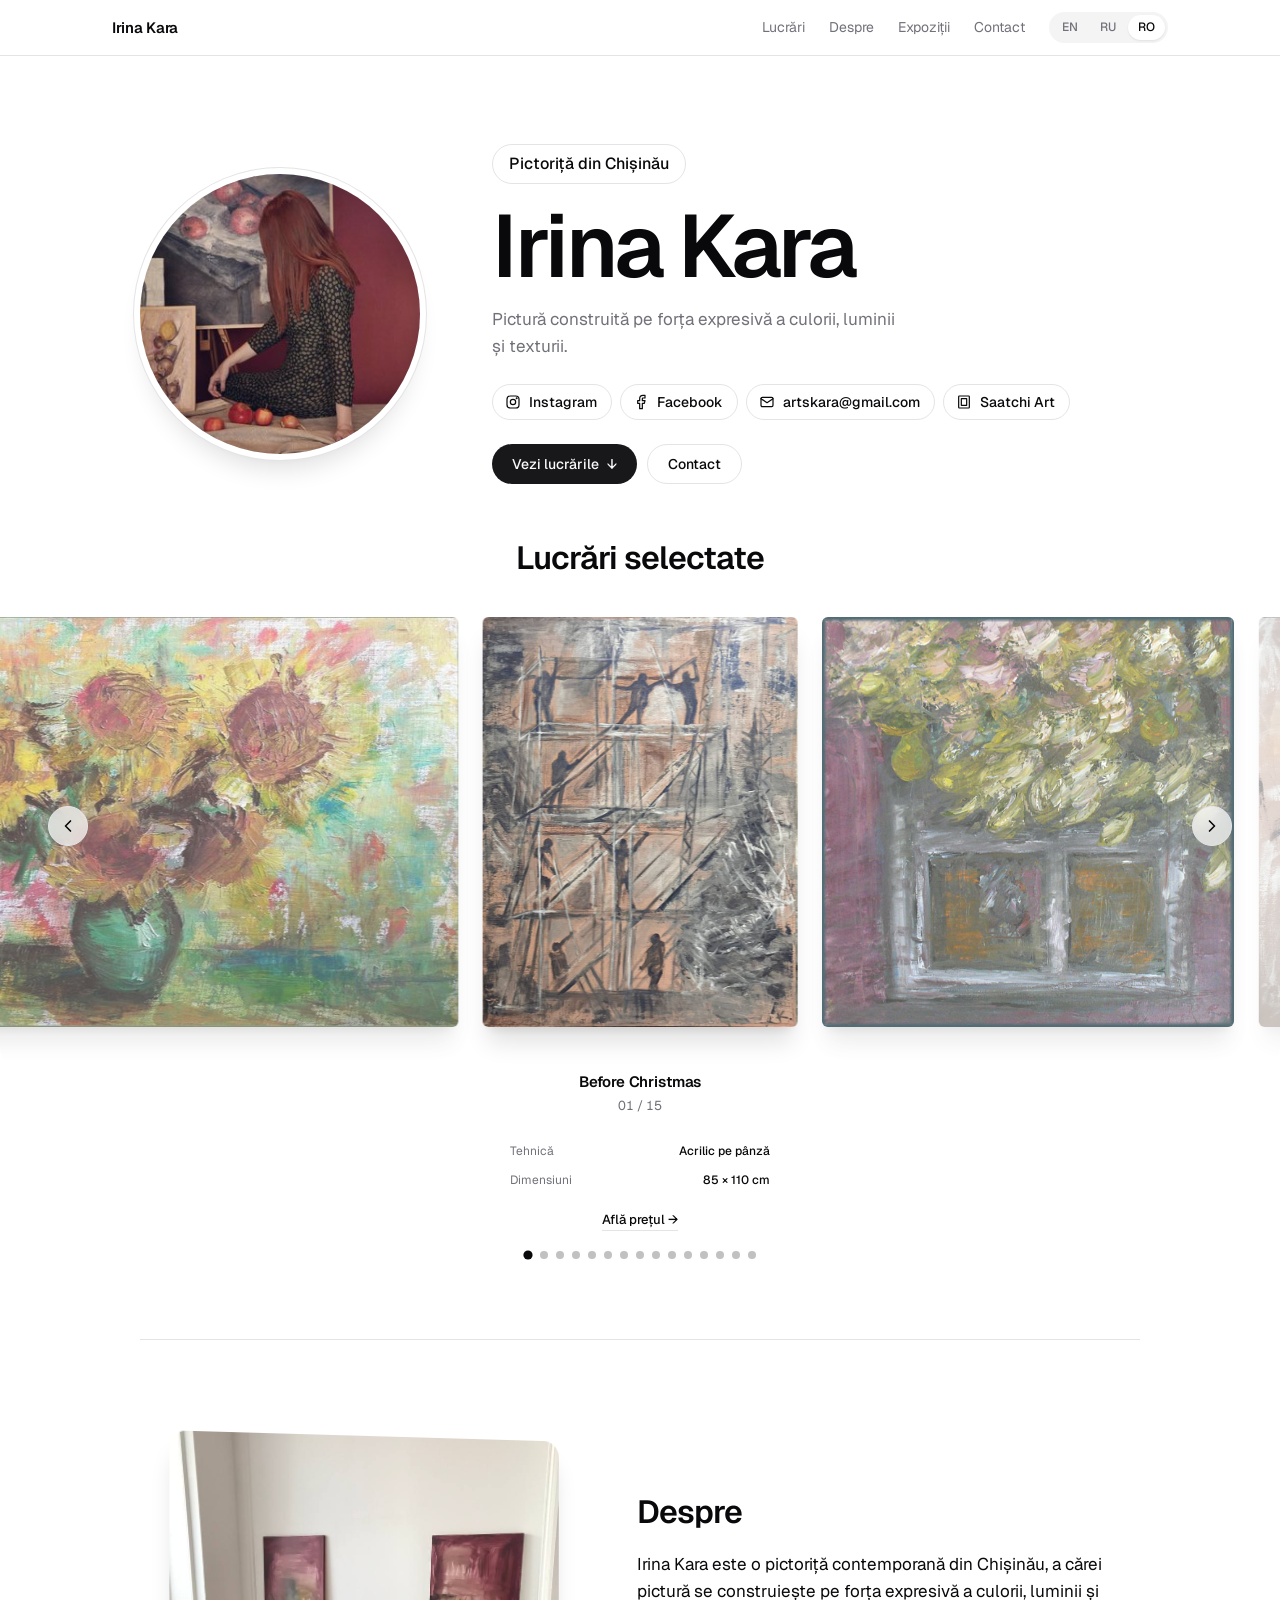
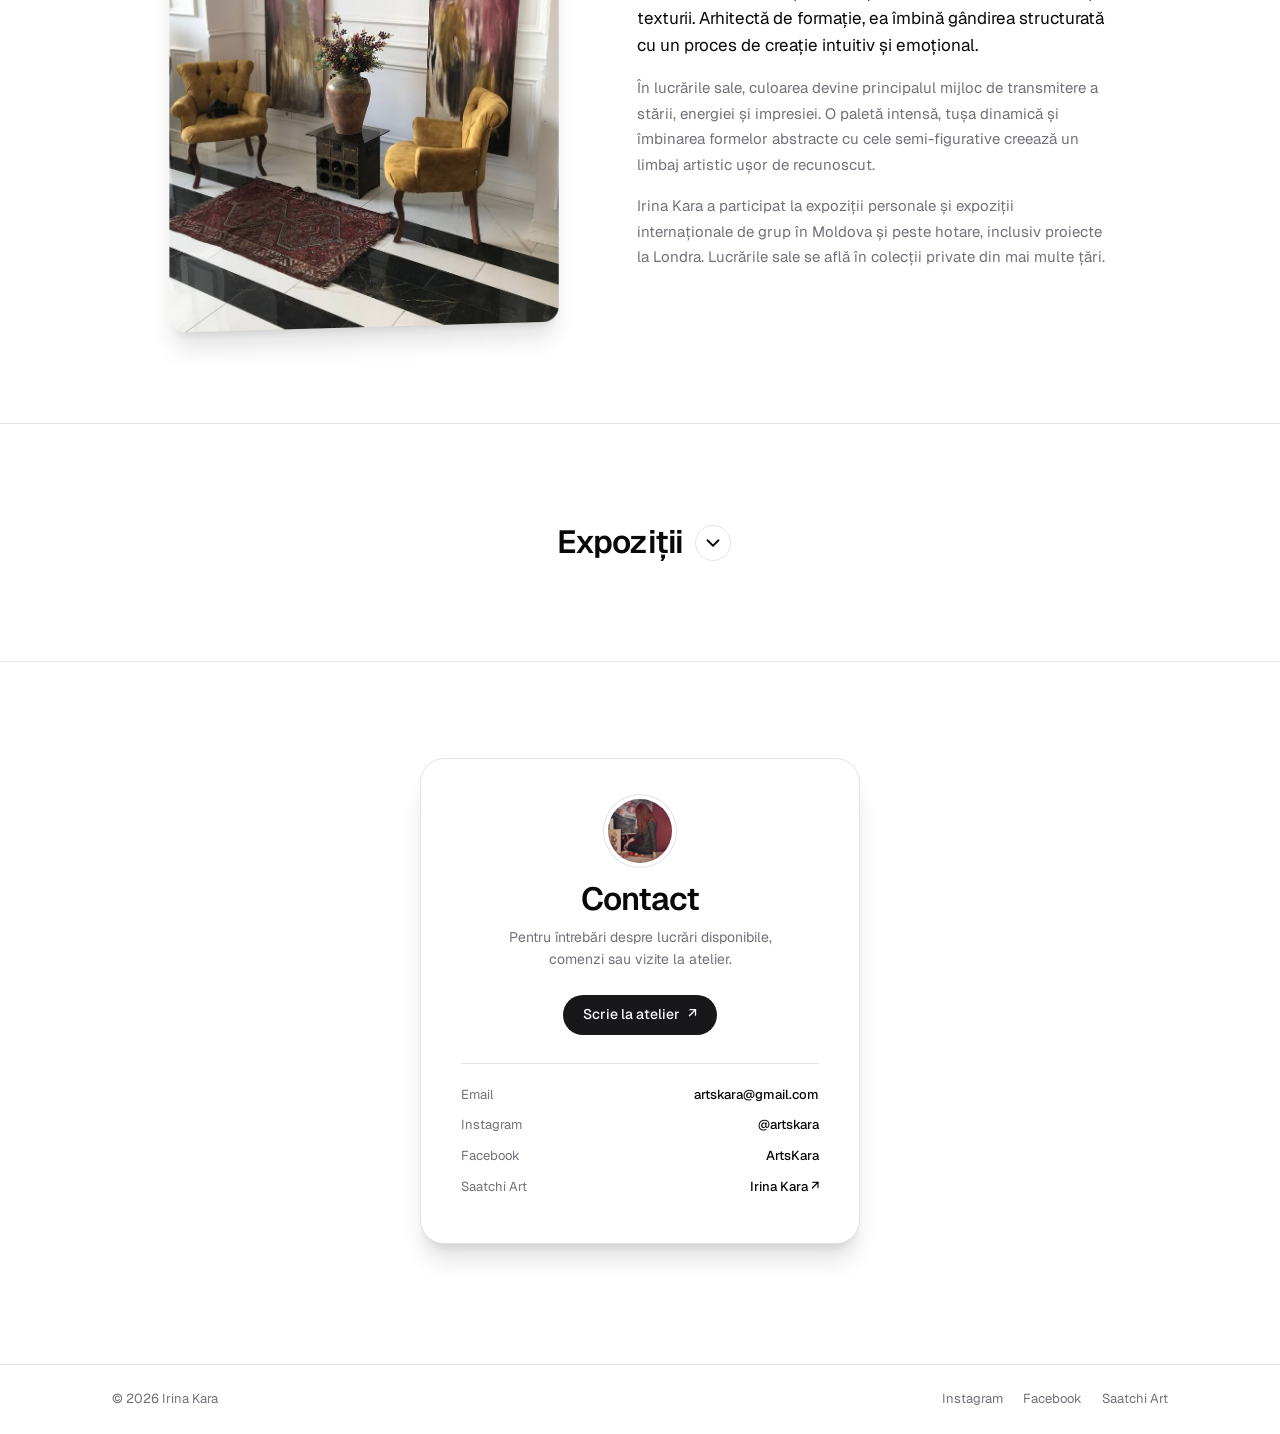
==== commit 4af5117f: "Buyer-focused titles and an "Ask the price" link under each painting - Page titles and descriptions " ====
--- a/ro/index.html
+++ b/ro/index.html
@@ -4,9 +4,9 @@
 <head>
 <meta charset="UTF-8">
 <meta name="viewport" content="width=device-width, initial-scale=1.0">
-<title>Irina Kara — pictoriță din Chișinău, pictură contemporană</title>
+<title>Tablouri de vânzare în Chișinău — Irina Kara, pictură contemporană</title>
 <!-- seo:start (generated by build.py) -->
-<meta name="description" content="Irina Kara este o pictoriță contemporană din Chișinău. Pictură în ulei și acrilic construită pe culoare, lumină și textură, expusă în Moldova și la Londra.">
+<meta name="description" content="Cumpără tablouri originale în ulei și acrilic în Chișinău: lucrări ale pictoriței contemporane Irina Kara. Direct de la artistă, tablouri la comandă, livrare în Moldova și în toată lumea.">
 <link rel="canonical" href="https://www.artskara.com/ro/">
 <link rel="alternate" hreflang="en" href="https://www.artskara.com/">
 <link rel="alternate" hreflang="ru" href="https://www.artskara.com/ru/">
@@ -14,8 +14,8 @@
 <link rel="alternate" hreflang="x-default" href="https://www.artskara.com/">
 <meta property="og:type" content="website">
 <meta property="og:site_name" content="Irina Kara">
-<meta property="og:title" content="Irina Kara — pictoriță din Chișinău, pictură contemporană">
-<meta property="og:description" content="Irina Kara este o pictoriță contemporană din Chișinău. Pictură în ulei și acrilic construită pe culoare, lumină și textură, expusă în Moldova și la Londra.">
+<meta property="og:title" content="Tablouri de vânzare în Chișinău — Irina Kara, pictură contemporană">
+<meta property="og:description" content="Cumpără tablouri originale în ulei și acrilic în Chișinău: lucrări ale pictoriței contemporane Irina Kara. Direct de la artistă, tablouri la comandă, livrare în Moldova și în toată lumea.">
 <meta property="og:url" content="https://www.artskara.com/ro/">
 <meta property="og:image" content="https://www.artskara.com/og-image.jpg">
 <meta property="og:image:width" content="1200">
@@ -36,7 +36,7 @@
         "Ирина Кара"
       ],
       "jobTitle": "Painter",
-      "description": "Irina Kara is a contemporary painter from Chișinău, Moldova. Oil and acrylic paintings built on colour, light and texture, shown in Moldova and London.",
+      "description": "Buy original oil and acrylic paintings by Irina Kara, a contemporary painter from Chișinău, Moldova. Buy directly from the artist, order a commission, or get worldwide delivery.",
       "image": "https://www.artskara.com/images/artist-avatar.jpg",
       "url": "https://www.artskara.com/",
       "email": "mailto:artskara@gmail.com",
@@ -346,7 +346,7 @@
 <link rel="preconnect" href="https://fonts.googleapis.com">
 <link rel="preconnect" href="https://fonts.gstatic.com" crossorigin>
 <link href="https://fonts.googleapis.com/css2?family=Geist:wght@400;500;600&display=swap" rel="stylesheet">
-<link rel="stylesheet" href="../style-d.css?v=11">
+<link rel="stylesheet" href="../style-d.css?v=13">
 </head>
 <body>
 
@@ -498,6 +498,7 @@
             <div><dt data-i18n="meta.medium">Tehnică</dt><dd data-i18n="medium.acrylic">Acrilic pe pânză</dd></div>
             <div><dt data-i18n="meta.size">Dimensiuni</dt><dd>85 × 110 cm</dd></div>
           </dl>
+          <a class="cf__ask" href="mailto:artskara@gmail.com?subject=Painting%3A%20Before%20Christmas"><span data-i18n="cf.ask">Află prețul</span> <span aria-hidden="true">→</span></a>
         </div>
         <div class="cf__caption">
           <p class="cf__title">Grandma's Pear</p>
@@ -506,6 +507,7 @@
             <div><dt data-i18n="meta.medium">Tehnică</dt><dd data-i18n="medium.oil">Ulei pe pânză</dd></div>
             <div><dt data-i18n="meta.size">Dimensiuni</dt><dd>85 × 85 cm</dd></div>
           </dl>
+          <a class="cf__ask" href="mailto:artskara@gmail.com?subject=Painting%3A%20Grandma%27s%20Pear"><span data-i18n="cf.ask">Află prețul</span> <span aria-hidden="true">→</span></a>
         </div>
         <div class="cf__caption">
           <p class="cf__title">After the Touch</p>
@@ -514,6 +516,7 @@
             <div><dt data-i18n="meta.medium">Tehnică</dt><dd data-i18n="medium.acrylic">Acrilic pe pânză</dd></div>
             <div><dt data-i18n="meta.size">Dimensiuni</dt><dd>60 × 85 cm</dd></div>
           </dl>
+          <a class="cf__ask" href="mailto:artskara@gmail.com?subject=Painting%3A%20After%20the%20Touch"><span data-i18n="cf.ask">Află prețul</span> <span aria-hidden="true">→</span></a>
         </div>
         <div class="cf__caption">
           <p class="cf__title">Letter – Thoughts Before Sunrise</p>
@@ -522,6 +525,7 @@
             <div><dt data-i18n="meta.medium">Tehnică</dt><dd data-i18n="medium.acrylic">Acrilic pe pânză</dd></div>
             <div><dt data-i18n="meta.size">Dimensiuni</dt><dd>85 × 110 cm</dd></div>
           </dl>
+          <a class="cf__ask" href="mailto:artskara@gmail.com?subject=Painting%3A%20Letter%20%E2%80%93%20Thoughts%20Before%20Sunrise"><span data-i18n="cf.ask">Află prețul</span> <span aria-hidden="true">→</span></a>
         </div>
         <div class="cf__caption">
           <p class="cf__title">Wild Bloom</p>
@@ -530,6 +534,7 @@
             <div><dt data-i18n="meta.medium">Tehnică</dt><dd data-i18n="medium.oil">Ulei pe pânză</dd></div>
             <div><dt data-i18n="meta.size">Dimensiuni</dt><dd>60 × 80 cm</dd></div>
           </dl>
+          <a class="cf__ask" href="mailto:artskara@gmail.com?subject=Painting%3A%20Wild%20Bloom"><span data-i18n="cf.ask">Află prețul</span> <span aria-hidden="true">→</span></a>
         </div>
         <div class="cf__caption">
           <p class="cf__title">The Little White Lamb</p>
@@ -538,6 +543,7 @@
             <div><dt data-i18n="meta.medium">Tehnică</dt><dd data-i18n="medium.oil">Ulei pe pânză</dd></div>
             <div><dt data-i18n="meta.size">Dimensiuni</dt><dd>85 × 110 cm</dd></div>
           </dl>
+          <a class="cf__ask" href="mailto:artskara@gmail.com?subject=Painting%3A%20The%20Little%20White%20Lamb"><span data-i18n="cf.ask">Află prețul</span> <span aria-hidden="true">→</span></a>
         </div>
         <div class="cf__caption">
           <p class="cf__title">The Apples and Pears</p>
@@ -546,6 +552,7 @@
             <div><dt data-i18n="meta.medium">Tehnică</dt><dd data-i18n="medium.oil">Ulei pe pânză</dd></div>
             <div><dt data-i18n="meta.size">Dimensiuni</dt><dd>85 × 30 cm</dd></div>
           </dl>
+          <a class="cf__ask" href="mailto:artskara@gmail.com?subject=Painting%3A%20The%20Apples%20and%20Pears"><span data-i18n="cf.ask">Află prețul</span> <span aria-hidden="true">→</span></a>
         </div>
         <div class="cf__caption">
           <p class="cf__title">Roses</p>
@@ -554,6 +561,7 @@
             <div><dt data-i18n="meta.medium">Tehnică</dt><dd data-i18n="medium.oil">Ulei pe pânză</dd></div>
             <div><dt data-i18n="meta.size">Dimensiuni</dt><dd>60 × 60 cm</dd></div>
           </dl>
+          <a class="cf__ask" href="mailto:artskara@gmail.com?subject=Painting%3A%20Roses"><span data-i18n="cf.ask">Află prețul</span> <span aria-hidden="true">→</span></a>
         </div>
         <div class="cf__caption">
           <p class="cf__title">The Road at Home, Old Orhey</p>
@@ -562,6 +570,7 @@
             <div><dt data-i18n="meta.medium">Tehnică</dt><dd data-i18n="medium.oil">Ulei pe pânză</dd></div>
             <div><dt data-i18n="meta.size">Dimensiuni</dt><dd>85 × 85 cm</dd></div>
           </dl>
+          <a class="cf__ask" href="mailto:artskara@gmail.com?subject=Painting%3A%20The%20Road%20at%20Home%2C%20Old%20Orhey"><span data-i18n="cf.ask">Află prețul</span> <span aria-hidden="true">→</span></a>
         </div>
         <div class="cf__caption">
           <p class="cf__title">Crimson Pulse</p>
@@ -570,6 +579,7 @@
             <div><dt data-i18n="meta.medium">Tehnică</dt><dd data-i18n="medium.oil">Ulei pe pânză</dd></div>
             <div><dt data-i18n="meta.size">Dimensiuni</dt><dd>60 × 110 cm</dd></div>
           </dl>
+          <a class="cf__ask" href="mailto:artskara@gmail.com?subject=Painting%3A%20Crimson%20Pulse"><span data-i18n="cf.ask">Află prețul</span> <span aria-hidden="true">→</span></a>
         </div>
         <div class="cf__caption">
           <p class="cf__title">Horizon in Motion</p>
@@ -578,6 +588,7 @@
             <div><dt data-i18n="meta.medium">Tehnică</dt><dd data-i18n="medium.oilDiptych">Ulei pe pânză, diptic</dd></div>
             <div><dt data-i18n="meta.size">Dimensiuni</dt><dd>60 × 80 cm</dd></div>
           </dl>
+          <a class="cf__ask" href="mailto:artskara@gmail.com?subject=Painting%3A%20Horizon%20in%20Motion"><span data-i18n="cf.ask">Află prețul</span> <span aria-hidden="true">→</span></a>
         </div>
         <div class="cf__caption">
           <p class="cf__title">Pink Roses and Tea</p>
@@ -586,6 +597,7 @@
             <div><dt data-i18n="meta.medium">Tehnică</dt><dd data-i18n="medium.oil">Ulei pe pânză</dd></div>
             <div><dt data-i18n="meta.size">Dimensiuni</dt><dd>40 × 70 cm</dd></div>
           </dl>
+          <a class="cf__ask" href="mailto:artskara@gmail.com?subject=Painting%3A%20Pink%20Roses%20and%20Tea"><span data-i18n="cf.ask">Află prețul</span> <span aria-hidden="true">→</span></a>
         </div>
         <div class="cf__caption">
           <p class="cf__title">Still Life with Pomegranate and Orange</p>
@@ -594,6 +606,7 @@
             <div><dt data-i18n="meta.medium">Tehnică</dt><dd data-i18n="medium.oil">Ulei pe pânză</dd></div>
             <div><dt data-i18n="meta.size">Dimensiuni</dt><dd>50 × 30 cm</dd></div>
           </dl>
+          <a class="cf__ask" href="mailto:artskara@gmail.com?subject=Painting%3A%20Still%20Life%20with%20Pomegranate%20and%20Orange"><span data-i18n="cf.ask">Află prețul</span> <span aria-hidden="true">→</span></a>
         </div>
         <div class="cf__caption">
           <p class="cf__title">Between Silence and Depth</p>
@@ -602,6 +615,7 @@
             <div><dt data-i18n="meta.medium">Tehnică</dt><dd data-i18n="medium.oil">Ulei pe pânză</dd></div>
             <div><dt data-i18n="meta.size">Dimensiuni</dt><dd>30 × 40 cm</dd></div>
           </dl>
+          <a class="cf__ask" href="mailto:artskara@gmail.com?subject=Painting%3A%20Between%20Silence%20and%20Depth"><span data-i18n="cf.ask">Află prețul</span> <span aria-hidden="true">→</span></a>
         </div>
         <div class="cf__caption">
           <p class="cf__title">Sunflowers</p>
@@ -610,6 +624,7 @@
             <div><dt data-i18n="meta.medium">Tehnică</dt><dd data-i18n="medium.oil">Ulei pe pânză</dd></div>
             <div><dt data-i18n="meta.size">Dimensiuni</dt><dd>50 × 30 cm</dd></div>
           </dl>
+          <a class="cf__ask" href="mailto:artskara@gmail.com?subject=Painting%3A%20Sunflowers"><span data-i18n="cf.ask">Află prețul</span> <span aria-hidden="true">→</span></a>
         </div>
       </div>
 
@@ -829,6 +844,6 @@
 </div>
 
 <script src="../coverflow.js?v=2"></script>
-<script src="../script.js?v=6"></script>
+<script src="../script.js?v=8"></script>
 </body>
 </html>
--- a/style-d.css
+++ b/style-d.css
@@ -492,6 +492,15 @@
   .cf__caption.is-active { animation: none; }
 }
 
+.cf__ask {
+  margin-top: 14px;
+  font-size: 13px;
+  font-weight: 500;
+  border-bottom: 1px solid var(--border);
+  transition: border-color 0.2s;
+}
+.cf__ask:hover { border-color: var(--foreground); }
+
 /* ---------- About ---------- */
 .about {
   max-width: 1000px;
